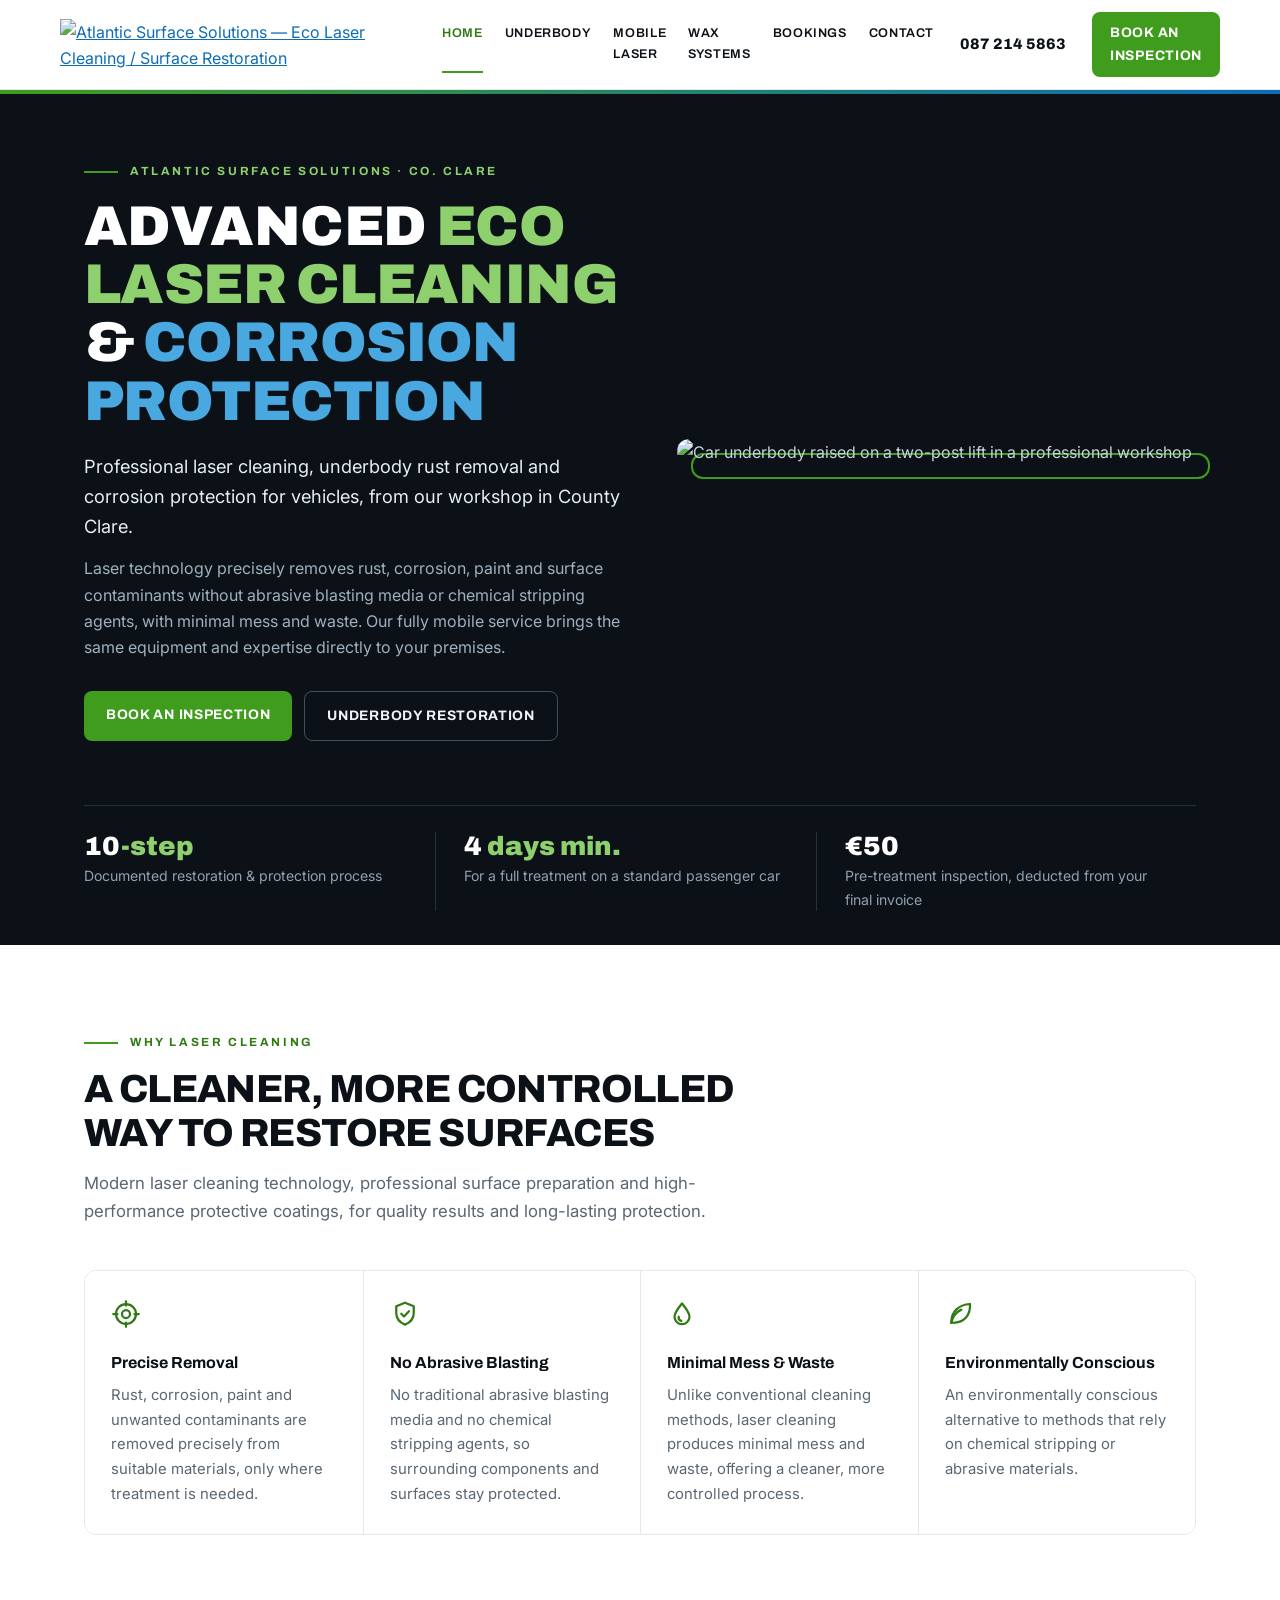
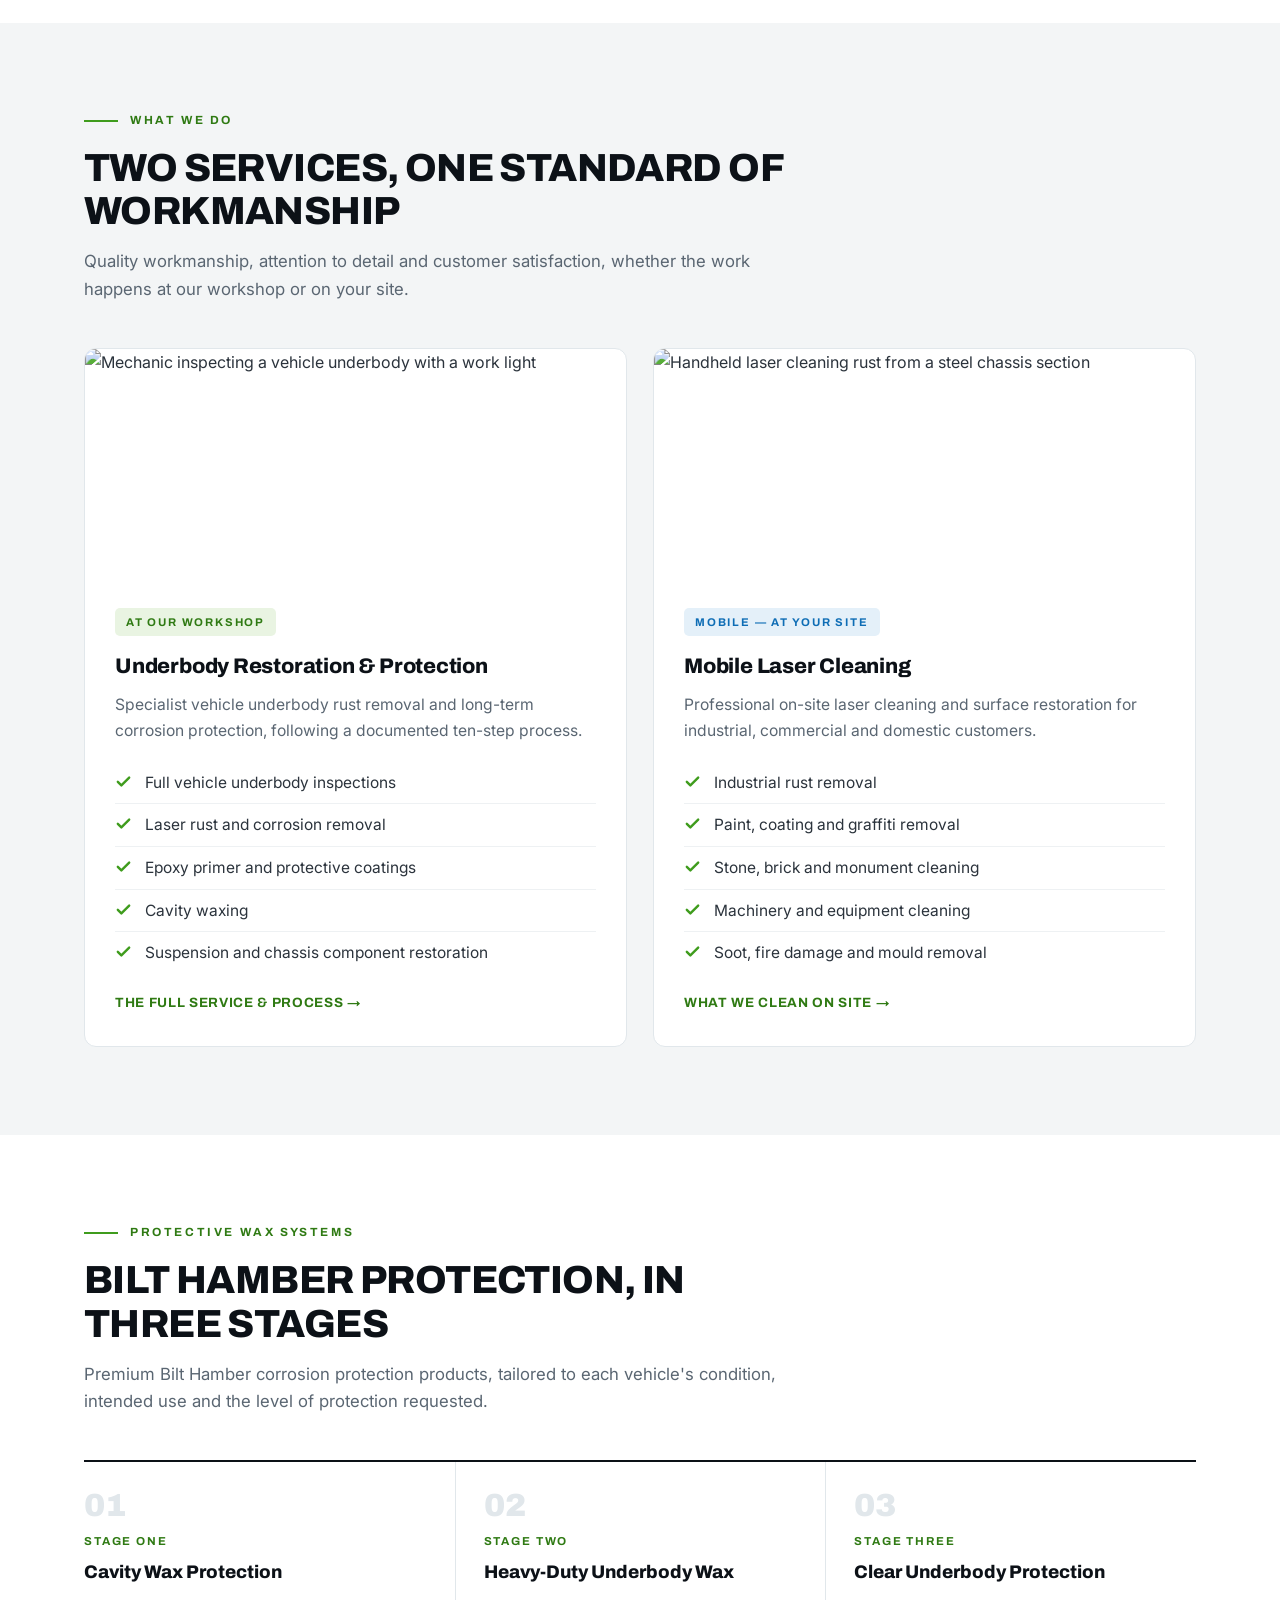
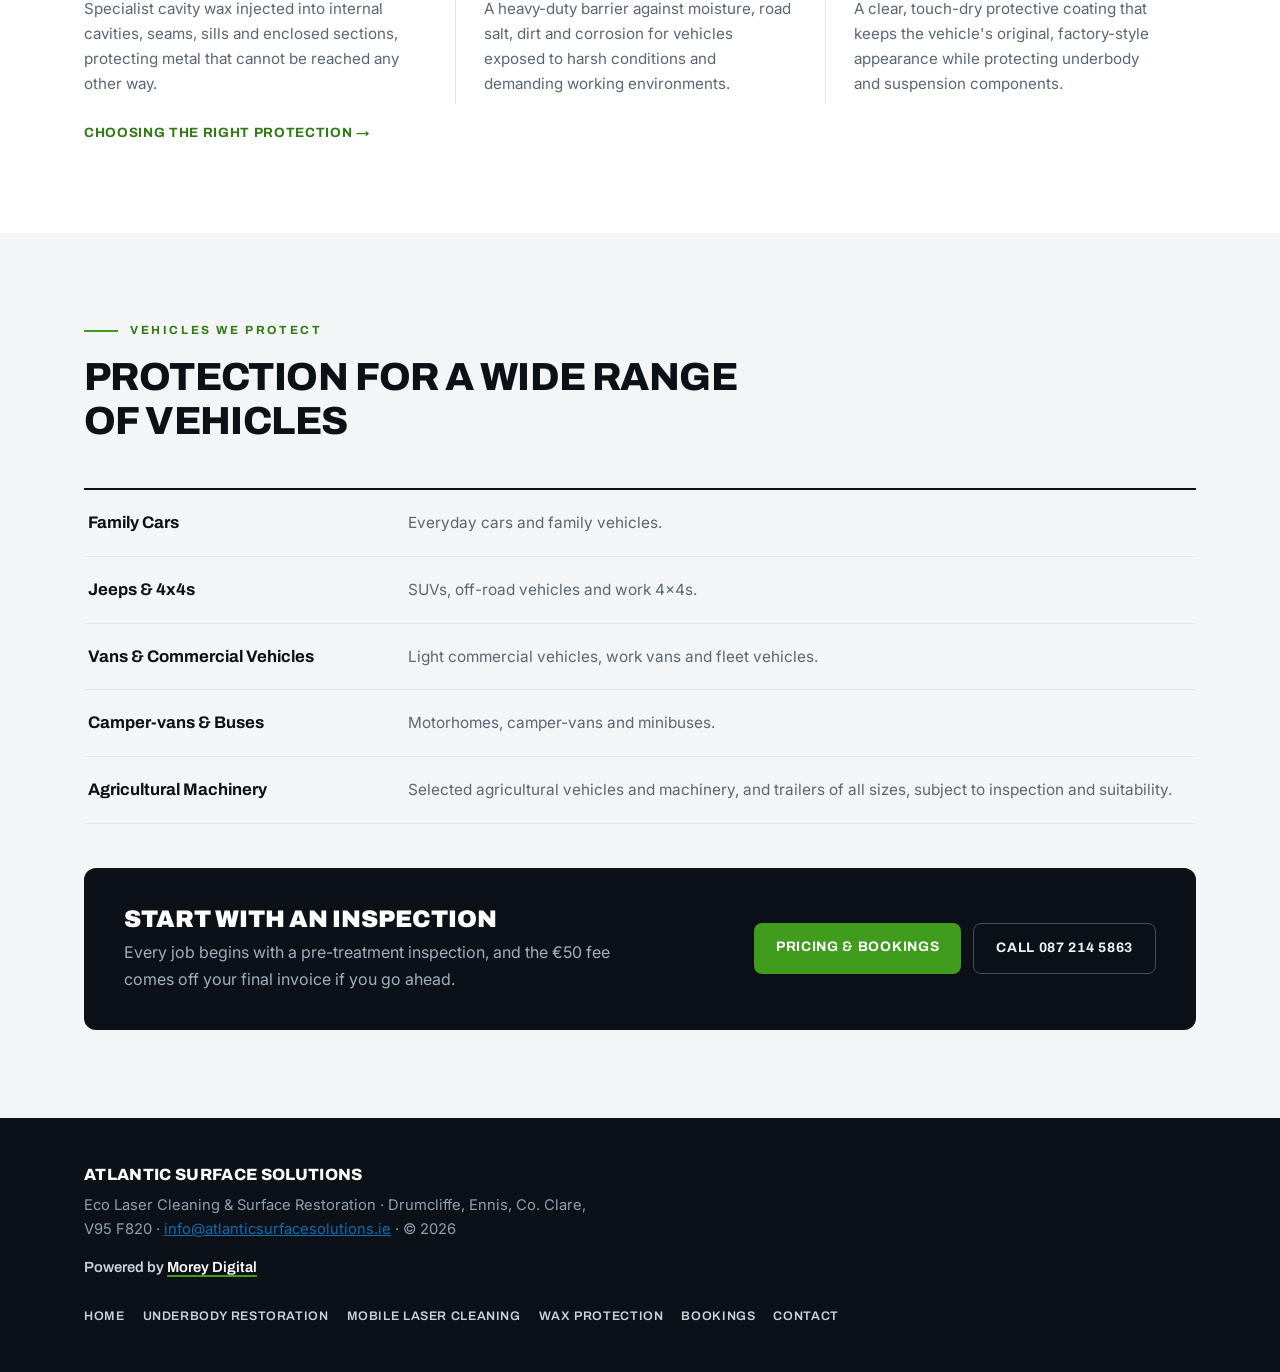
==== index.html @ b3c64bed "Add files via upload" ====
<!DOCTYPE html>
<html lang="en">
<head>
<meta charset="UTF-8" />
<meta name="viewport" content="width=device-width, initial-scale=1.0" />
<title>Atlantic Surface Solutions | Eco Laser Cleaning & Underbody Restoration, Co. Clare</title>
<meta name="description" content="Atlantic Surface Solutions specialise in laser cleaning, underbody rust removal and corrosion protection for vehicles, plus mobile laser cleaning for industrial, commercial and domestic customers. Workshop at Drumcliffe, Ennis, Co. Clare." />
<link rel="icon" href="assets/favicon.png" />
<link rel="preconnect" href="https://fonts.googleapis.com" />
<link rel="preconnect" href="https://fonts.gstatic.com" crossorigin />
<link href="https://fonts.googleapis.com/css2?family=Archivo:wght@600;700;800;900&family=Inter:wght@400;500;600&display=swap" rel="stylesheet" />
<link rel="stylesheet" href="styles.css" />
</head>
<body>

<header>
  <div class="wrap header-in">
    <a class="logo-link" href="index.html" aria-label="Atlantic Surface Solutions home">
      <img src="assets/logo.png" alt="Atlantic Surface Solutions — Eco Laser Cleaning / Surface Restoration" />
    </a>
    <div class="header-right">
      <nav>
        <a href="index.html" class="active">Home</a>
        <a href="underbody-restoration.html">Underbody</a>
        <a href="mobile-laser-cleaning.html">Mobile Laser</a>
        <a href="wax-protection.html">Wax Systems</a>
        <a href="bookings.html">Bookings</a>
        <a href="contact.html">Contact</a>
      </nav>
      <a class="header-call" href="tel:+353872145863">087 214 5863</a>
      <a class="btn btn-green btn-sm" href="bookings.html">Book an Inspection</a>
    </div>
  </div>
</header>

<main>

  <!-- HERO -->
  <div class="hero">
    <div class="wrap">
      <div class="hero-grid">
        <div>
          <div class="kicker">Atlantic Surface Solutions · Co. Clare</div>
          <h1>Advanced <span class="g">Eco Laser Cleaning</span> &amp; <span class="b">Corrosion Protection</span></h1>
          <p class="lede">Professional laser cleaning, underbody rust removal and corrosion protection for vehicles, from our workshop in County Clare.</p>
          <p class="body">Laser technology precisely removes rust, corrosion, paint and surface contaminants without abrasive blasting media or chemical stripping agents, with minimal mess and waste. Our fully mobile service brings the same equipment and expertise directly to your premises.</p>
          <div class="cta-row">
            <a class="btn btn-green" href="bookings.html">Book an Inspection</a>
            <a class="btn btn-outline" href="underbody-restoration.html">Underbody Restoration</a>
          </div>
        </div>
        <div class="hero-photo-frame">
          <img class="hero-photo" src="assets/hero.jpg" alt="Car underbody raised on a two-post lift in a professional workshop" />
        </div>
      </div>
      <div class="hero-stats">
        <div class="stat"><div class="num">10<em>-step</em></div><div class="lbl">Documented restoration &amp; protection process</div></div>
        <div class="stat"><div class="num">4 <em>days min.</em></div><div class="lbl">For a full treatment on a standard passenger car</div></div>
        <div class="stat"><div class="num">€50</div><div class="lbl">Pre-treatment inspection, deducted from your final invoice</div></div>
      </div>
    </div>
  </div>

  <!-- WHY LASER -->
  <section>
    <div class="wrap">
      <div class="section-head">
        <div class="kicker">Why Laser Cleaning</div>
        <h2>A cleaner, more controlled way to restore surfaces</h2>
        <p>Modern laser cleaning technology, professional surface preparation and high-performance protective coatings, for quality results and long-lasting protection.</p>
      </div>
      <div class="why-grid">
        <div class="why-cell">
          <svg viewBox="0 0 24 24" fill="none" stroke-width="1.8" stroke-linecap="round"><circle cx="12" cy="12" r="8"/><circle cx="12" cy="12" r="3.2"/><path d="M12 1.8v3.4M12 18.8v3.4M1.8 12h3.4M18.8 12h3.4"/></svg>
          <h3>Precise Removal</h3>
          <p>Rust, corrosion, paint and unwanted contaminants are removed precisely from suitable materials, only where treatment is needed.</p>
        </div>
        <div class="why-cell">
          <svg viewBox="0 0 24 24" fill="none" stroke-width="1.8" stroke-linecap="round" stroke-linejoin="round"><path d="M12 3l7 2.8v5.4c0 4.6-3 7.7-7 9.3-4-1.6-7-4.7-7-9.3V5.8L12 3z"/><path d="M9 11.8l2.2 2.2 4-4.2"/></svg>
          <h3>No Abrasive Blasting</h3>
          <p>No traditional abrasive blasting media and no chemical stripping agents, so surrounding components and surfaces stay protected.</p>
        </div>
        <div class="why-cell">
          <svg viewBox="0 0 24 24" fill="none" stroke-width="1.8" stroke-linecap="round" stroke-linejoin="round"><path d="M12 3.5c2.8 3.6 6 7.3 6 10.6a6 6 0 1 1-12 0C6 10.8 9.2 7.1 12 3.5z"/><path d="M9.4 14.2a2.8 2.8 0 0 0 2 3.3"/></svg>
          <h3>Minimal Mess &amp; Waste</h3>
          <p>Unlike conventional cleaning methods, laser cleaning produces minimal mess and waste, offering a cleaner, more controlled process.</p>
        </div>
        <div class="why-cell">
          <svg viewBox="0 0 24 24" fill="none" stroke-width="1.8" stroke-linecap="round" stroke-linejoin="round"><path d="M5 19C5 10 11 4.5 20 4c.5 9-4.5 15-13.5 15"/><path d="M5 19c1-5 4-8.5 8-10.5"/></svg>
          <h3>Environmentally Conscious</h3>
          <p>An environmentally conscious alternative to methods that rely on chemical stripping or abrasive materials.</p>
        </div>
      </div>
    </div>
  </section>

  <!-- SERVICES OVERVIEW -->
  <section class="mist">
    <div class="wrap">
      <div class="section-head">
        <div class="kicker">What We Do</div>
        <h2>Two services, one standard of workmanship</h2>
        <p>Quality workmanship, attention to detail and customer satisfaction, whether the work happens at our workshop or on your site.</p>
      </div>
      <div class="svc-grid">
        <div class="svc">
          <img class="svc-photo" src="assets/inspection.jpg" alt="Mechanic inspecting a vehicle underbody with a work light" loading="lazy" />
          <div class="svc-body">
            <span class="tag tag-workshop">At Our Workshop</span>
            <h3>Underbody Restoration &amp; Protection</h3>
            <p>Specialist vehicle underbody rust removal and long-term corrosion protection, following a documented ten-step process.</p>
            <ul class="checklist">
              <li>Full vehicle underbody inspections</li>
              <li>Laser rust and corrosion removal</li>
              <li>Epoxy primer and protective coatings</li>
              <li>Cavity waxing</li>
              <li>Suspension and chassis component restoration</li>
            </ul>
            <a class="more-link" href="underbody-restoration.html">The full service &amp; process →</a>
          </div>
        </div>
        <div class="svc">
          <img class="svc-photo" src="assets/laser.jpg" alt="Handheld laser cleaning rust from a steel chassis section" loading="lazy" />
          <div class="svc-body">
            <span class="tag tag-mobile">Mobile — At Your Site</span>
            <h3>Mobile Laser Cleaning</h3>
            <p>Professional on-site laser cleaning and surface restoration for industrial, commercial and domestic customers.</p>
            <ul class="checklist">
              <li>Industrial rust removal</li>
              <li>Paint, coating and graffiti removal</li>
              <li>Stone, brick and monument cleaning</li>
              <li>Machinery and equipment cleaning</li>
              <li>Soot, fire damage and mould removal</li>
            </ul>
            <a class="more-link" href="mobile-laser-cleaning.html">What we clean on site →</a>
          </div>
        </div>
      </div>
    </div>
  </section>

  <!-- WAX TEASER -->
  <section>
    <div class="wrap">
      <div class="section-head">
        <div class="kicker">Protective Wax Systems</div>
        <h2>Bilt Hamber protection, in three stages</h2>
        <p>Premium Bilt Hamber corrosion protection products, tailored to each vehicle's condition, intended use and the level of protection requested.</p>
      </div>
      <div class="wax-grid">
        <div class="wax-cell">
          <div class="stage-num">01</div>
          <div class="stage">Stage One</div>
          <h3>Cavity Wax Protection</h3>
          <p>Specialist cavity wax injected into internal cavities, seams, sills and enclosed sections, protecting metal that cannot be reached any other way.</p>
        </div>
        <div class="wax-cell">
          <div class="stage-num">02</div>
          <div class="stage">Stage Two</div>
          <h3>Heavy-Duty Underbody Wax</h3>
          <p>A heavy-duty barrier against moisture, road salt, dirt and corrosion for vehicles exposed to harsh conditions and demanding working environments.</p>
        </div>
        <div class="wax-cell">
          <div class="stage-num">03</div>
          <div class="stage">Stage Three</div>
          <h3>Clear Underbody Protection</h3>
          <p>A clear, touch-dry protective coating that keeps the vehicle's original, factory-style appearance while protecting underbody and suspension components.</p>
        </div>
      </div>
      <a class="more-link" href="wax-protection.html">Choosing the right protection →</a>
    </div>
  </section>

  <!-- VEHICLES + CTA -->
  <section class="mist">
    <div class="wrap">
      <div class="section-head">
        <div class="kicker">Vehicles We Protect</div>
        <h2>Protection for a wide range of vehicles</h2>
      </div>
      <div class="veh-list">
        <div class="veh-row"><h3>Family Cars</h3><p>Everyday cars and family vehicles.</p></div>
        <div class="veh-row"><h3>Jeeps &amp; 4x4s</h3><p>SUVs, off-road vehicles and work 4x4s.</p></div>
        <div class="veh-row"><h3>Vans &amp; Commercial Vehicles</h3><p>Light commercial vehicles, work vans and fleet vehicles.</p></div>
        <div class="veh-row"><h3>Camper-vans &amp; Buses</h3><p>Motorhomes, camper-vans and minibuses.</p></div>
        <div class="veh-row"><h3>Agricultural Machinery</h3><p>Selected agricultural vehicles and machinery, and trailers of all sizes, subject to inspection and suitability.</p></div>
      </div>
      <div style="margin-top:44px">
      <div class="cta-band">
        <div>
          <h3>Start with an inspection</h3>
          <p>Every job begins with a pre-treatment inspection, and the €50 fee comes off your final invoice if you go ahead.</p>
        </div>
        <div class="cta-actions">
          <a class="btn btn-green" href="bookings.html">Pricing &amp; Bookings</a>
          <a class="btn btn-outline" href="tel:+353872145863">Call 087 214 5863</a>
        </div>
      </div>
      </div>
    </div>
  </section>

</main>

<footer>
  <div class="wrap footer-in">
    <div>
      <div class="footer-brand">ATLANTIC SURFACE SOLUTIONS</div>
      <div class="footer-sub">Eco Laser Cleaning &amp; Surface Restoration · Drumcliffe, Ennis, Co. Clare, V95 F820 · <a href="mailto:info@atlanticsurfacesolutions.ie">info@atlanticsurfacesolutions.ie</a> · © 2026</div>
      <div class="powered">Powered by <a href="https://moreydigital.ie" target="_blank" rel="noopener">Morey Digital</a></div>
    </div>
    <nav class="footer-nav">
      <a href="index.html">Home</a>
      <a href="underbody-restoration.html">Underbody Restoration</a>
      <a href="mobile-laser-cleaning.html">Mobile Laser Cleaning</a>
      <a href="wax-protection.html">Wax Protection</a>
      <a href="bookings.html">Bookings</a>
      <a href="contact.html">Contact</a>
    </nav>
  </div>
</footer>

</body>
</html>
---- styles.css ----
:root{
  --ink:#0c1117;
  --ink-2:#12181f;
  --paper:#ffffff;
  --mist:#f3f5f6;
  --line:#e1e7eb;
  --line-dark:#26313c;
  --blue:#0e6db5;
  --blue-bright:#4aa8e0;
  --green:#3f9c1d;
  --green-d:#2f7a13;
  --green-bright:#8fd06e;
  --text:#2b333c;
  --muted:#5a6672;
  --maxw:1160px;
}
*{margin:0;padding:0;box-sizing:border-box}
html{scroll-behavior:smooth}
body{font-family:'Inter',system-ui,-apple-system,'Segoe UI',sans-serif;color:var(--text);line-height:1.65;background:var(--paper);-webkit-font-smoothing:antialiased}
h1,h2,h3{font-family:'Archivo',system-ui,sans-serif;color:var(--ink)}
img{display:block;max-width:100%}
a{color:var(--blue)}
.wrap{max-width:var(--maxw);margin:0 auto;padding:0 24px}
section{padding:88px 0}
.kicker{display:flex;align-items:center;gap:12px;font-family:'Archivo',sans-serif;font-weight:700;font-size:.74rem;letter-spacing:.22em;text-transform:uppercase;color:var(--green-d);margin-bottom:16px}
.kicker::before{content:"";width:34px;height:2px;background:var(--green)}
.section-head{max-width:700px;margin-bottom:44px}
.section-head h2{font-size:clamp(1.75rem,3.6vw,2.45rem);font-weight:800;letter-spacing:-.015em;line-height:1.12;text-transform:uppercase}
.section-head p{color:var(--muted);font-size:1.05rem;margin-top:14px}
.mist{background:var(--mist)}

/* Header */
header{position:sticky;top:0;z-index:60;background:rgba(255,255,255,.98);border-bottom:1px solid var(--line)}
.header-in{display:flex;align-items:center;justify-content:space-between;gap:20px;padding:12px 0}
.logo-link img{height:52px;width:auto}
.header-right{display:flex;align-items:center;gap:26px}
nav{display:flex;gap:22px}
nav a{font-family:'Archivo',sans-serif;font-weight:600;font-size:.79rem;letter-spacing:.05em;text-transform:uppercase;color:var(--ink);text-decoration:none;padding:6px 0;border-bottom:2px solid transparent}
nav a:hover{border-bottom-color:var(--green)}
nav a.active{border-bottom-color:var(--green);color:var(--green-d)}
.header-call{font-family:'Archivo',sans-serif;font-weight:800;font-size:.95rem;color:var(--ink);text-decoration:none;white-space:nowrap}
.header-call:hover{color:var(--blue)}
.btn{display:inline-block;font-family:'Archivo',sans-serif;font-weight:700;font-size:.86rem;letter-spacing:.05em;text-transform:uppercase;text-decoration:none;padding:13px 22px;border-radius:8px;transition:background .15s ease,color .15s ease,border-color .15s ease}
.btn-green{background:var(--green);color:#fff}
.btn-green:hover{background:var(--green-d)}
.btn-sm{padding:10px 18px}
.btn-outline{border:1.5px solid #41505e;color:#eef3f7}
.btn-outline:hover{border-color:var(--green-bright);color:#fff}
.btn-dark{background:var(--ink);color:#fff}
.btn-dark:hover{background:var(--ink-2)}
@media (max-width:1060px){ nav{display:none} }
@media (max-width:560px){ .header-call{display:none} .logo-link img{height:42px} }

/* Hero (home) */
.hero{background:var(--ink);color:#c7d2dc;position:relative}
.hero::before{content:"";position:absolute;top:0;left:0;right:0;height:4px;background:linear-gradient(90deg,var(--green) 0%,var(--blue) 100%)}
.hero-grid{display:grid;grid-template-columns:1.02fr .98fr;gap:52px;align-items:center;padding:72px 0 64px}
@media (max-width:920px){ .hero-grid{grid-template-columns:1fr;padding:56px 0 48px} }
.hero .kicker{color:var(--green-bright)}
.hero h1{color:#fff;font-size:clamp(2.3rem,4.6vw,3.5rem);font-weight:900;letter-spacing:-.01em;line-height:1.04;text-transform:uppercase;margin-bottom:20px}
.hero h1 .g{color:var(--green-bright)}
.hero h1 .b{color:var(--blue-bright)}
.hero .lede{font-size:1.14rem;color:#e6edf3;margin-bottom:14px;max-width:540px}
.hero p.body{color:#9fb0bf;max-width:540px;margin-bottom:30px}
.cta-row{display:flex;gap:12px;flex-wrap:wrap}
.hero-photo-frame{position:relative}
.hero-photo-frame::after{content:"";position:absolute;inset:0;transform:translate(14px,14px);border:2px solid var(--green);border-radius:12px;z-index:0}
.hero-photo{position:relative;z-index:1;width:100%;height:100%;max-height:480px;object-fit:cover;border-radius:12px}
.hero-stats{display:flex;border-top:1px solid var(--line-dark);padding:26px 0 34px;flex-wrap:wrap}
.stat{flex:1;min-width:180px;padding-right:28px}
.stat + .stat{border-left:1px solid var(--line-dark);padding-left:28px}
@media (max-width:700px){ .stat + .stat{border-left:none;padding-left:0} .stat{padding-bottom:14px} }
.stat .num{font-family:'Archivo',sans-serif;font-weight:900;font-size:1.65rem;color:#fff;line-height:1.1}
.stat .num em{font-style:normal;color:var(--green-bright)}
.stat .lbl{font-size:.88rem;color:#8fa1b1;margin-top:3px}

/* Page hero (inner pages) */
.page-hero{background:var(--ink);color:#c7d2dc;position:relative;padding:64px 0 58px}
.page-hero::before{content:"";position:absolute;top:0;left:0;right:0;height:4px;background:linear-gradient(90deg,var(--green) 0%,var(--blue) 100%)}
.page-hero .kicker{color:var(--green-bright)}
.page-hero h1{color:#fff;font-size:clamp(2rem,4.2vw,3rem);font-weight:900;letter-spacing:-.01em;line-height:1.06;text-transform:uppercase;margin-bottom:16px;max-width:820px}
.page-hero p{color:#9fb0bf;font-size:1.08rem;max-width:680px}
.page-hero-grid{display:grid;grid-template-columns:1.05fr .95fr;gap:48px;align-items:center}
@media (max-width:920px){ .page-hero-grid{grid-template-columns:1fr} }
.page-hero-photo{width:100%;height:300px;object-fit:cover;border-radius:12px;border:1px solid var(--line-dark)}

/* Why */
.why-grid{display:grid;grid-template-columns:repeat(4,1fr);border:1px solid var(--line);border-radius:12px;overflow:hidden}
@media (max-width:960px){.why-grid{grid-template-columns:repeat(2,1fr)}}
@media (max-width:560px){.why-grid{grid-template-columns:1fr}}
.why-cell{padding:28px 26px;background:#fff}
.why-cell + .why-cell{border-left:1px solid var(--line)}
@media (max-width:960px){ .why-cell + .why-cell{border-left:none} .why-cell{border-top:1px solid var(--line)} .why-cell:nth-child(-n+2){border-top:none} .why-cell:nth-child(even){border-left:1px solid var(--line)} }
@media (max-width:560px){ .why-cell{border-top:1px solid var(--line)} .why-cell:first-child{border-top:none} .why-cell:nth-child(even){border-left:none} }
.why-cell svg{width:30px;height:30px;stroke:var(--green-d);margin-bottom:14px}
.why-cell h3{font-size:1rem;font-weight:700;margin-bottom:7px}
.why-cell p{font-size:.93rem;color:var(--muted)}

/* Services */
.svc-grid{display:grid;grid-template-columns:1fr 1fr;gap:26px}
@media (max-width:880px){.svc-grid{grid-template-columns:1fr}}
.svc{background:#fff;border:1px solid var(--line);border-radius:12px;overflow:hidden}
.svc-photo{width:100%;height:230px;object-fit:cover}
.svc-body{padding:28px 30px 32px}
.svc .tag{display:inline-block;font-family:'Archivo',sans-serif;font-weight:700;font-size:.7rem;letter-spacing:.16em;text-transform:uppercase;padding:5px 11px;border-radius:5px;margin-bottom:13px}
.tag-workshop{background:#e9f4e2;color:var(--green-d)}
.tag-mobile{background:#e4f0f9;color:var(--blue)}
.svc h3{font-size:1.32rem;font-weight:800;letter-spacing:-.01em;margin-bottom:8px}
.svc-body > p{color:var(--muted);margin-bottom:18px;font-size:.98rem}
.checklist{list-style:none}
.checklist li{padding:8px 0 8px 30px;position:relative;border-bottom:1px solid #eef1f3;font-size:.97rem}
.checklist li:last-child{border-bottom:none}
.checklist li::before{content:"";position:absolute;left:0;top:11px;width:17px;height:17px;background:url("data:image/svg+xml,%3Csvg xmlns='http://www.w3.org/2000/svg' viewBox='0 0 24 24' fill='none' stroke='%233f9c1d' stroke-width='3.4' stroke-linecap='round' stroke-linejoin='round'%3E%3Cpath d='M4 12.5l5 5L20 6.5'/%3E%3C/svg%3E") no-repeat center/contain}
.more-link{display:inline-block;margin-top:18px;font-family:'Archivo',sans-serif;font-weight:700;font-size:.84rem;letter-spacing:.05em;text-transform:uppercase;color:var(--green-d);text-decoration:none}
.more-link:hover{color:var(--ink)}

/* Process */
.process-grid{display:grid;grid-template-columns:.85fr 1.15fr;gap:56px;align-items:start}
@media (max-width:920px){.process-grid{grid-template-columns:1fr}}
.process-side{position:sticky;top:96px}
@media (max-width:920px){.process-side{position:static}}
.cert{margin-top:26px;background:var(--ink);color:#c7d2dc;border-radius:12px;padding:26px 28px}
.cert h3{color:#fff;font-size:1.08rem;font-weight:800;margin-bottom:9px}
.cert h3 span{color:var(--green-bright)}
.cert p{font-size:.95rem}
.cert p + p{margin-top:9px}
.steps{border-top:1px solid var(--line)}
.step{display:flex;gap:22px;padding:20px 4px;border-bottom:1px solid var(--line);align-items:baseline}
.step-num{font-family:'Archivo',sans-serif;font-weight:900;font-size:1.45rem;color:var(--green);line-height:1;min-width:52px}
.step h3{font-size:1.03rem;font-weight:700;margin-bottom:3px}
.step p{font-size:.94rem;color:var(--muted)}

/* Wax */
.wax-grid{display:grid;grid-template-columns:repeat(3,1fr);border-top:2px solid var(--ink)}
@media (max-width:880px){.wax-grid{grid-template-columns:1fr}}
.wax-cell{padding:28px 28px 8px 0}
.wax-cell + .wax-cell{border-left:1px solid var(--line);padding-left:28px}
@media (max-width:880px){ .wax-cell + .wax-cell{border-left:none;padding-left:0;border-top:1px solid var(--line)} }
.wax-cell .stage-num{font-family:'Archivo',sans-serif;font-weight:900;font-size:2rem;color:var(--line);line-height:1}
.wax-cell .stage{font-family:'Archivo',sans-serif;font-weight:700;font-size:.72rem;letter-spacing:.16em;text-transform:uppercase;color:var(--green-d);margin:10px 0 6px}
.wax-cell h3{font-size:1.14rem;font-weight:800;margin-bottom:9px}
.wax-cell p{font-size:.95rem;color:var(--muted)}
.note-grid{display:grid;grid-template-columns:1fr 1fr;gap:26px;margin-top:42px}
@media (max-width:760px){.note-grid{grid-template-columns:1fr}}
.note{background:#fff;border:1px solid var(--line);border-radius:12px;padding:26px 28px}
.note.plain{background:var(--mist);border:none}
.note h3{font-size:1.05rem;font-weight:800;margin-bottom:9px}
.note p{font-size:.95rem;color:var(--muted)}
.note p + p{margin-top:9px}
.note strong{color:var(--ink)}

/* Vehicles */
.veh-list{border-top:2px solid var(--ink)}
.veh-row{display:grid;grid-template-columns:300px 1fr;gap:20px;padding:19px 4px;border-bottom:1px solid var(--line);align-items:baseline}
@media (max-width:700px){.veh-row{grid-template-columns:1fr;gap:2px}}
.veh-row h3{font-size:1.05rem;font-weight:700}
.veh-row p{color:var(--muted);font-size:.96rem}
.time-band{margin-top:44px;background:var(--ink);border-radius:12px;padding:34px 36px;display:grid;grid-template-columns:280px 1fr;gap:26px;align-items:center}
@media (max-width:760px){.time-band{grid-template-columns:1fr}}
.time-band h3{color:#fff;font-size:1.45rem;font-weight:900;text-transform:uppercase;line-height:1.15}
.time-band h3 span{color:var(--green-bright)}
.time-band p{color:#aebfcc;font-size:.98rem}
.time-band strong{color:#fff}

/* Bookings */
.book-grid{display:grid;grid-template-columns:repeat(3,1fr);border:1px solid var(--line);border-radius:12px;overflow:hidden;background:#fff}
@media (max-width:880px){.book-grid{grid-template-columns:1fr}}
.book-cell{padding:30px 30px 34px}
.book-cell + .book-cell{border-left:1px solid var(--line)}
@media (max-width:880px){ .book-cell + .book-cell{border-left:none;border-top:1px solid var(--line)} }
.book-cell .big{font-family:'Archivo',sans-serif;font-weight:900;font-size:2.1rem;color:var(--ink);line-height:1;margin-bottom:12px}
.book-cell .big span{color:var(--green)}
.book-cell h3{font-size:1.02rem;font-weight:700;margin-bottom:7px}
.book-cell p{font-size:.94rem;color:var(--muted)}
.collect{margin-top:22px;border:1.5px dashed #b7cba6;border-radius:12px;padding:26px 30px;background:#fbfdf9}
.collect h3{font-size:1.05rem;font-weight:800;margin-bottom:6px}
.collect p{color:var(--muted);font-size:.96rem;max-width:860px}

/* CTA band */
.cta-band{background:var(--ink);border-radius:12px;padding:38px 40px;display:flex;justify-content:space-between;align-items:center;gap:24px;flex-wrap:wrap}
.cta-band h3{color:#fff;font-size:1.5rem;font-weight:900;text-transform:uppercase;line-height:1.15}
.cta-band p{color:#9fb0bf;margin-top:6px;max-width:520px}
.cta-band .cta-actions{display:flex;gap:12px;flex-wrap:wrap}

/* Contact */
.contact-grid{display:grid;grid-template-columns:1fr 1fr;gap:26px}
@media (max-width:760px){.contact-grid{grid-template-columns:1fr}}
.contact-card{background:var(--ink);color:#c7d2dc;border-radius:12px;padding:34px}
.contact-card h3{color:#fff;font-size:1.25rem;font-weight:800;margin-bottom:16px}
.contact-card .addr{font-size:1.06rem;color:#fff;font-weight:600;line-height:1.55;margin-bottom:16px}
.contact-card .call-line{font-size:1.02rem;margin-bottom:16px}
.contact-card a{color:var(--green-bright);font-weight:700;text-decoration:none}
.contact-card a:hover{color:#fff}
.contact-card p.note{font-size:.95rem;color:#9fb0bf}
.contact-side{background:var(--mist);border-radius:12px;padding:34px}
.contact-side h3{font-size:1.12rem;font-weight:800;margin-bottom:14px}
.next-steps{list-style:none;counter-reset:ns}
.next-steps li{counter-increment:ns;padding:10px 0 10px 44px;position:relative;color:var(--muted);font-size:.96rem;border-bottom:1px solid var(--line)}
.next-steps li:last-child{border-bottom:none}
.next-steps li::before{content:counter(ns);position:absolute;left:0;top:9px;width:28px;height:28px;border-radius:50%;background:var(--ink);color:#fff;font-family:'Archivo',sans-serif;font-weight:800;font-size:.85rem;display:flex;align-items:center;justify-content:center}

/* Two-column text */
.two-col{display:grid;grid-template-columns:1fr 1fr;gap:26px}
@media (max-width:760px){.two-col{grid-template-columns:1fr}}
.prose p{color:var(--muted);font-size:1rem}
.prose p + p{margin-top:12px}
.prose strong{color:var(--ink)}

/* Footer */
footer{background:var(--ink);color:#8fa1b1;padding:44px 0 38px;font-size:.92rem}
.footer-in{display:flex;justify-content:space-between;gap:18px;flex-wrap:wrap;align-items:flex-start}
.footer-brand{font-family:'Archivo',sans-serif;font-weight:800;color:#fff;font-size:1.02rem;letter-spacing:.02em}
.footer-sub{margin-top:4px;max-width:520px}
.footer-nav{display:flex;gap:18px;flex-wrap:wrap;margin-top:2px}
.footer-nav a{color:#c7d2dc;text-decoration:none;font-family:'Archivo',sans-serif;font-weight:600;font-size:.78rem;letter-spacing:.05em;text-transform:uppercase}
.footer-nav a:hover{color:#fff}
.powered{font-family:'Archivo',sans-serif;font-weight:600;color:#c7d2dc;margin-top:14px}
.powered a{color:#fff;text-decoration:none;border-bottom:2px solid var(--green)}
.powered a:hover{color:var(--green-bright)}
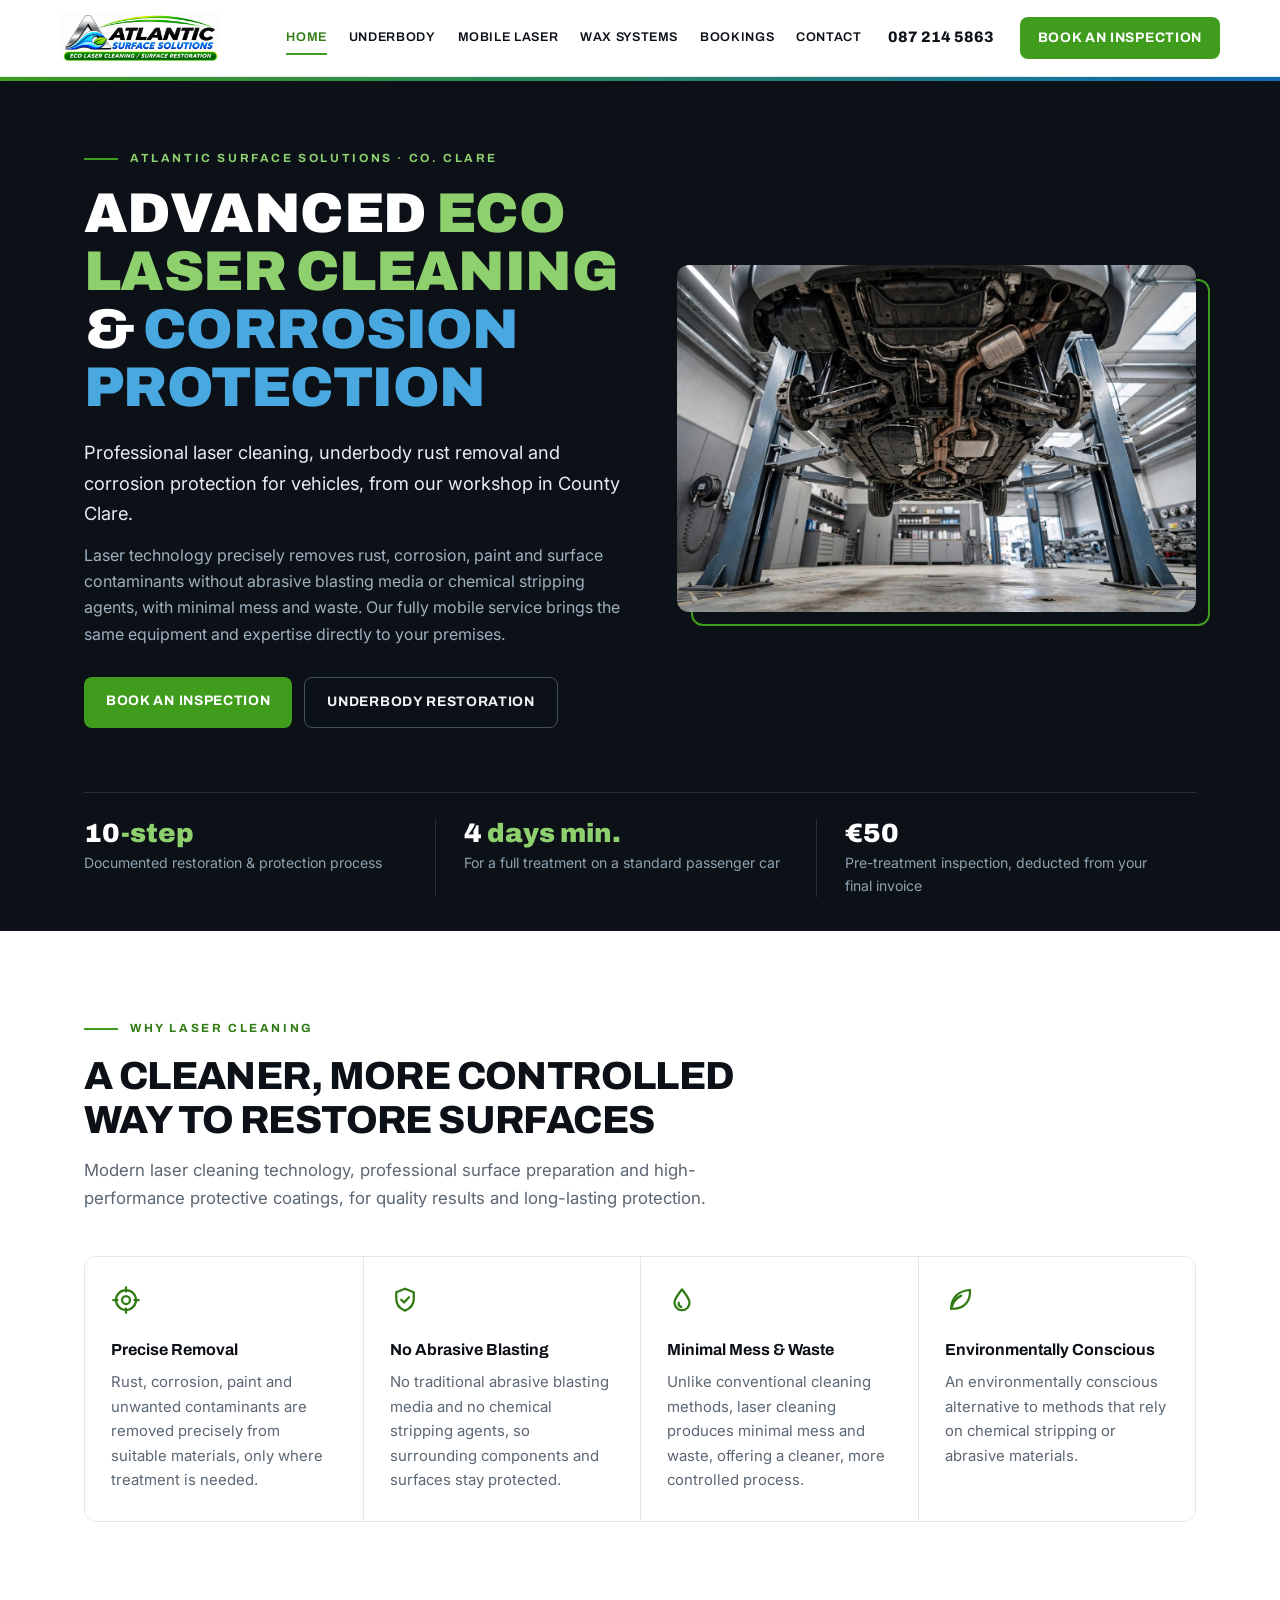
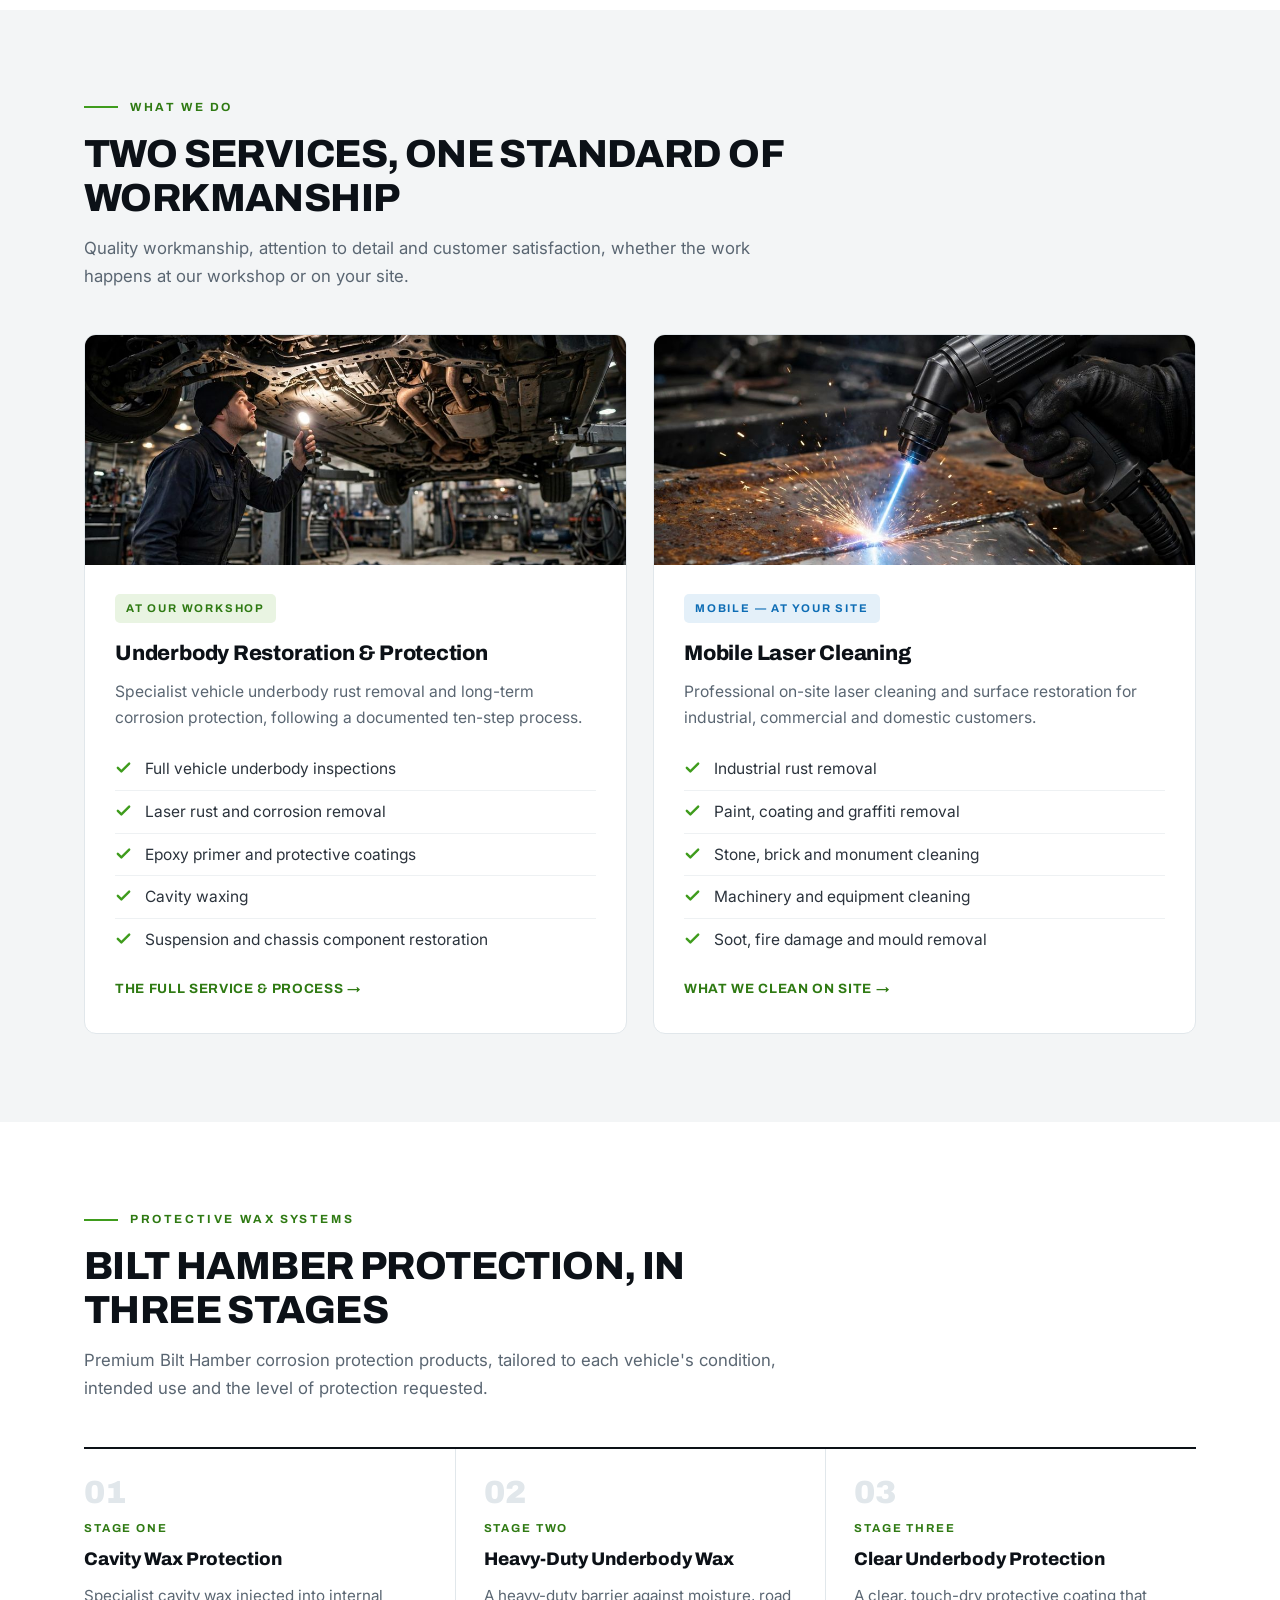
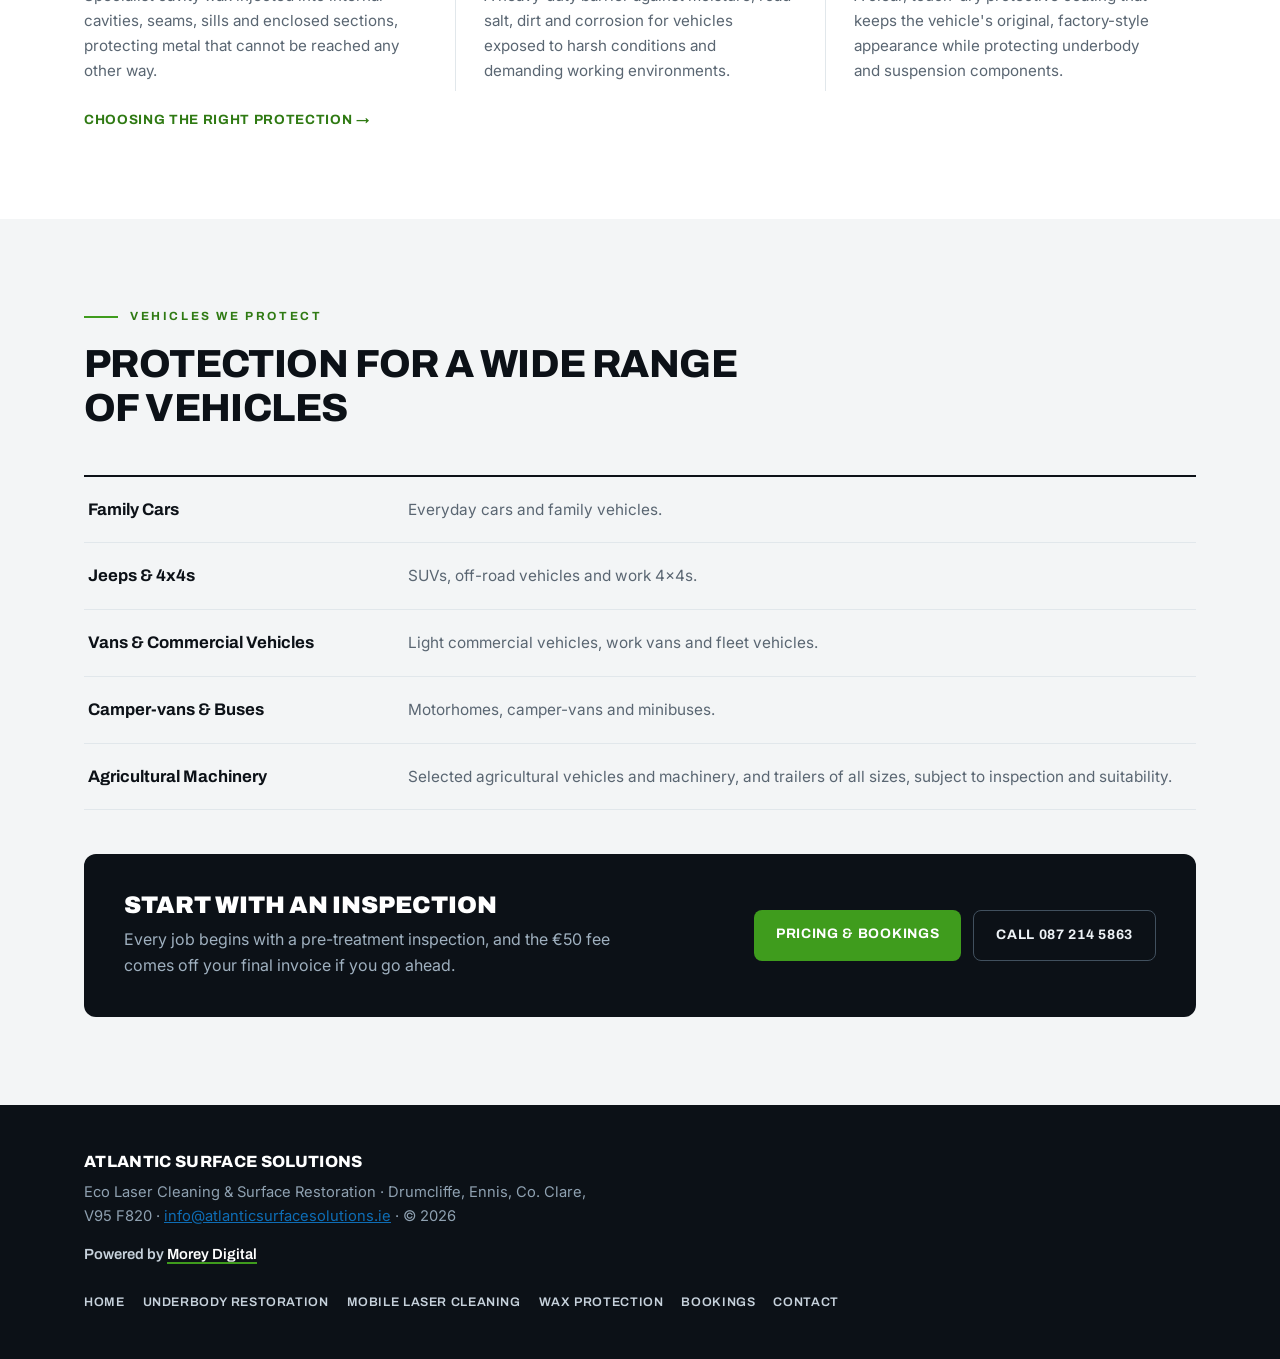
==== commit 73490f45: "Add files via upload" ====
--- a/index.html
+++ b/index.html
@@ -19,7 +19,7 @@
       <img src="assets/logo.png" alt="Atlantic Surface Solutions — Eco Laser Cleaning / Surface Restoration" />
     </a>
     <div class="header-right">
-      <nav>
+      <nav id="siteNav">
         <a href="index.html" class="active">Home</a>
         <a href="underbody-restoration.html">Underbody</a>
         <a href="mobile-laser-cleaning.html">Mobile Laser</a>
@@ -27,6 +27,7 @@
         <a href="bookings.html">Bookings</a>
         <a href="contact.html">Contact</a>
       </nav>
+      <button class="menu-btn" type="button" aria-label="Open menu" aria-expanded="false" aria-controls="siteNav"><span></span><span></span><span></span></button>
       <a class="header-call" href="tel:+353872145863">087 214 5863</a>
       <a class="btn btn-green btn-sm" href="bookings.html">Book an Inspection</a>
     </div>
@@ -220,5 +221,24 @@
   </div>
 </footer>
 
+<script>
+(function () {
+  var btn = document.querySelector('.menu-btn'), hdr = document.querySelector('header');
+  if (!btn || !hdr) return;
+  btn.addEventListener('click', function () {
+    var open = hdr.classList.toggle('open');
+    btn.setAttribute('aria-expanded', open ? 'true' : 'false');
+    btn.setAttribute('aria-label', open ? 'Close menu' : 'Open menu');
+  });
+  hdr.querySelectorAll('nav a').forEach(function (a) {
+    a.addEventListener('click', function () {
+      hdr.classList.remove('open');
+      btn.setAttribute('aria-expanded', 'false');
+      btn.setAttribute('aria-label', 'Open menu');
+    });
+  });
+})();
+</script>
+
 </body>
 </html>
--- a/styles.css
+++ b/styles.css
@@ -40,6 +40,11 @@
 nav a.active{border-bottom-color:var(--green);color:var(--green-d)}
 .header-call{font-family:'Archivo',sans-serif;font-weight:800;font-size:.95rem;color:var(--ink);text-decoration:none;white-space:nowrap}
 .header-call:hover{color:var(--blue)}
+.menu-btn{display:none;background:none;border:0;cursor:pointer;padding:10px 2px}
+.menu-btn span{display:block;width:24px;height:2px;background:var(--ink);margin:5px 0;transition:transform .18s ease,opacity .18s ease}
+header.open .menu-btn span:nth-child(1){transform:translateY(7px) rotate(45deg)}
+header.open .menu-btn span:nth-child(2){opacity:0}
+header.open .menu-btn span:nth-child(3){transform:translateY(-7px) rotate(-45deg)}
 .btn{display:inline-block;font-family:'Archivo',sans-serif;font-weight:700;font-size:.86rem;letter-spacing:.05em;text-transform:uppercase;text-decoration:none;padding:13px 22px;border-radius:8px;transition:background .15s ease,color .15s ease,border-color .15s ease}
 .btn-green{background:var(--green);color:#fff}
 .btn-green:hover{background:var(--green-d)}
@@ -48,8 +53,14 @@
 .btn-outline:hover{border-color:var(--green-bright);color:#fff}
 .btn-dark{background:var(--ink);color:#fff}
 .btn-dark:hover{background:var(--ink-2)}
-@media (max-width:1060px){ nav{display:none} }
-@media (max-width:560px){ .header-call{display:none} .logo-link img{height:42px} }
+@media (max-width:1060px){
+  .menu-btn{display:block}
+  header nav{display:none}
+  header.open nav{display:flex;position:absolute;top:100%;left:0;right:0;background:#fff;flex-direction:column;gap:0;padding:8px 20px 14px;border-bottom:1px solid var(--line);box-shadow:0 18px 30px rgba(10,25,40,.08);z-index:70}
+  header.open nav a{padding:11px 0;border-bottom:1px solid var(--line)}
+  header.open nav a:last-child{border-bottom:none}
+}
+@media (max-width:560px){ .header-call{display:none} .header-right .btn{display:none} .logo-link img{height:42px} }
 
 /* Hero (home) */
 .hero{background:var(--ink);color:#c7d2dc;position:relative}
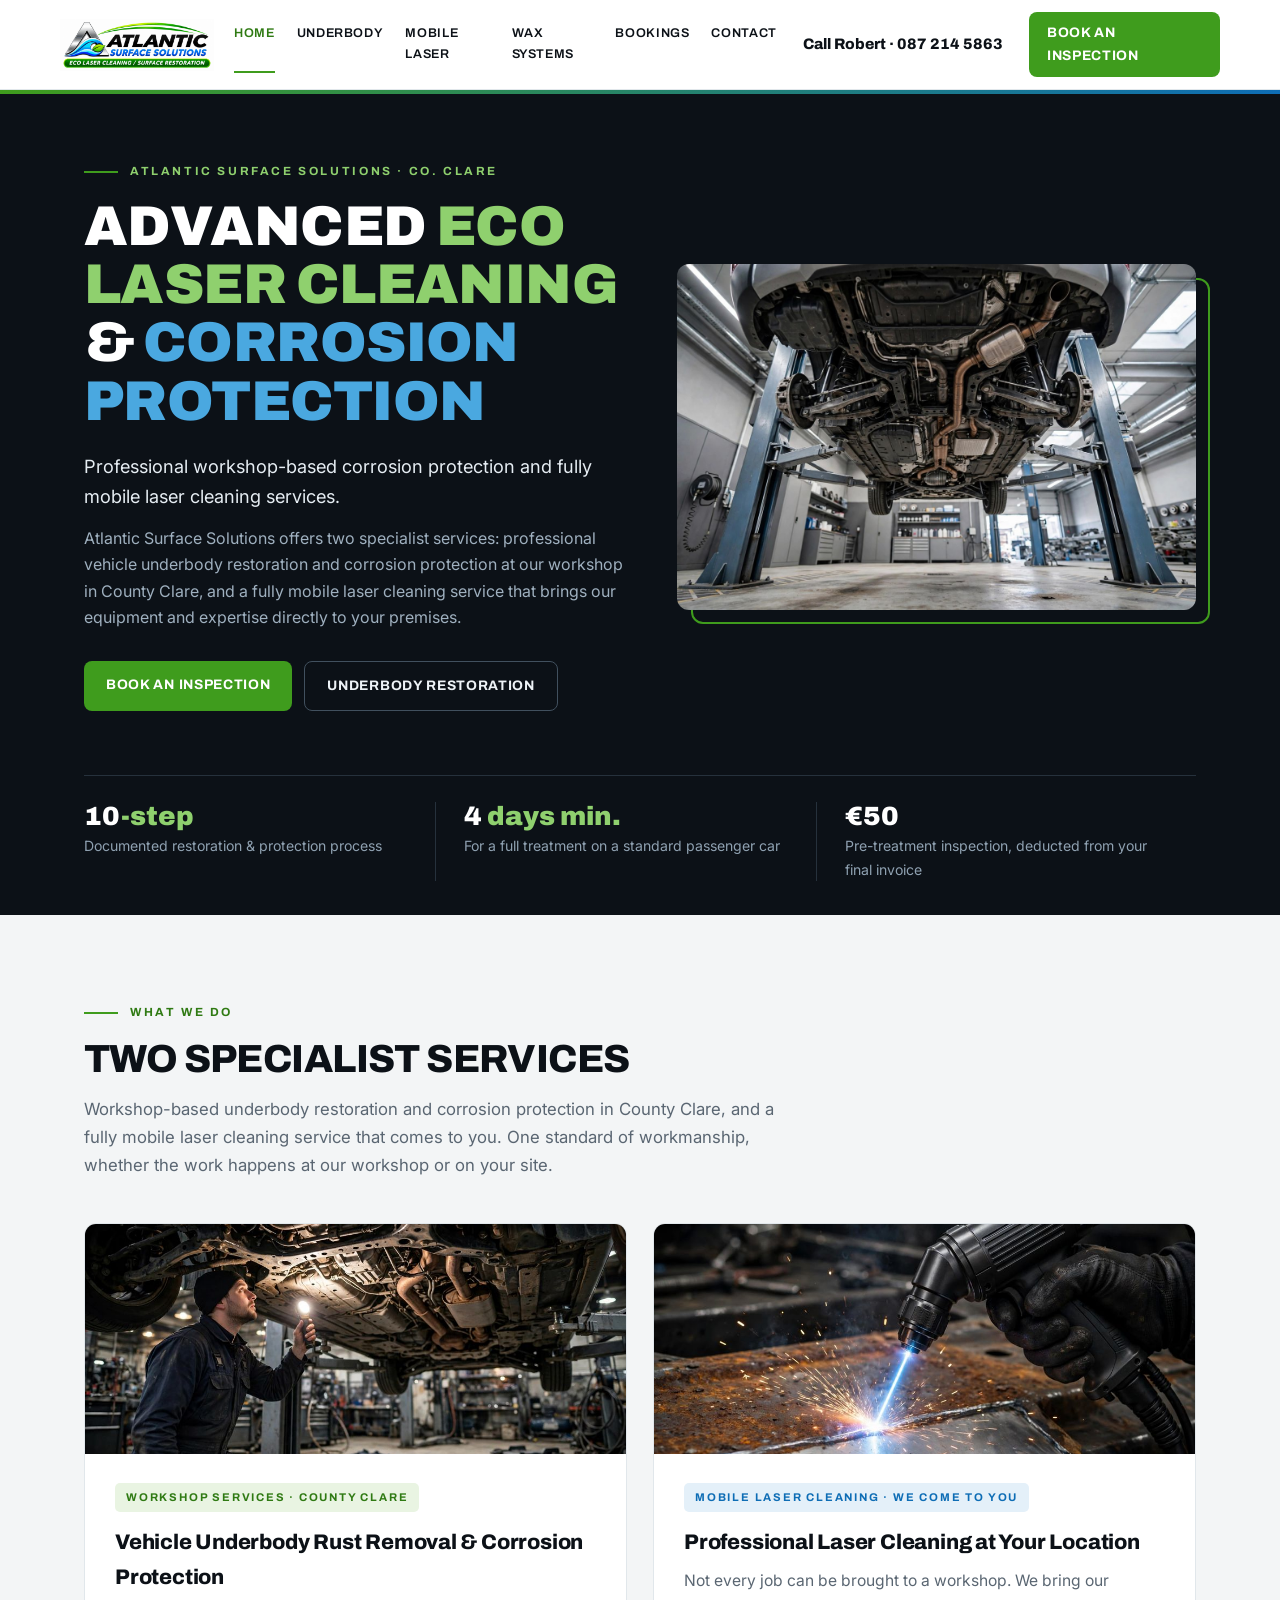
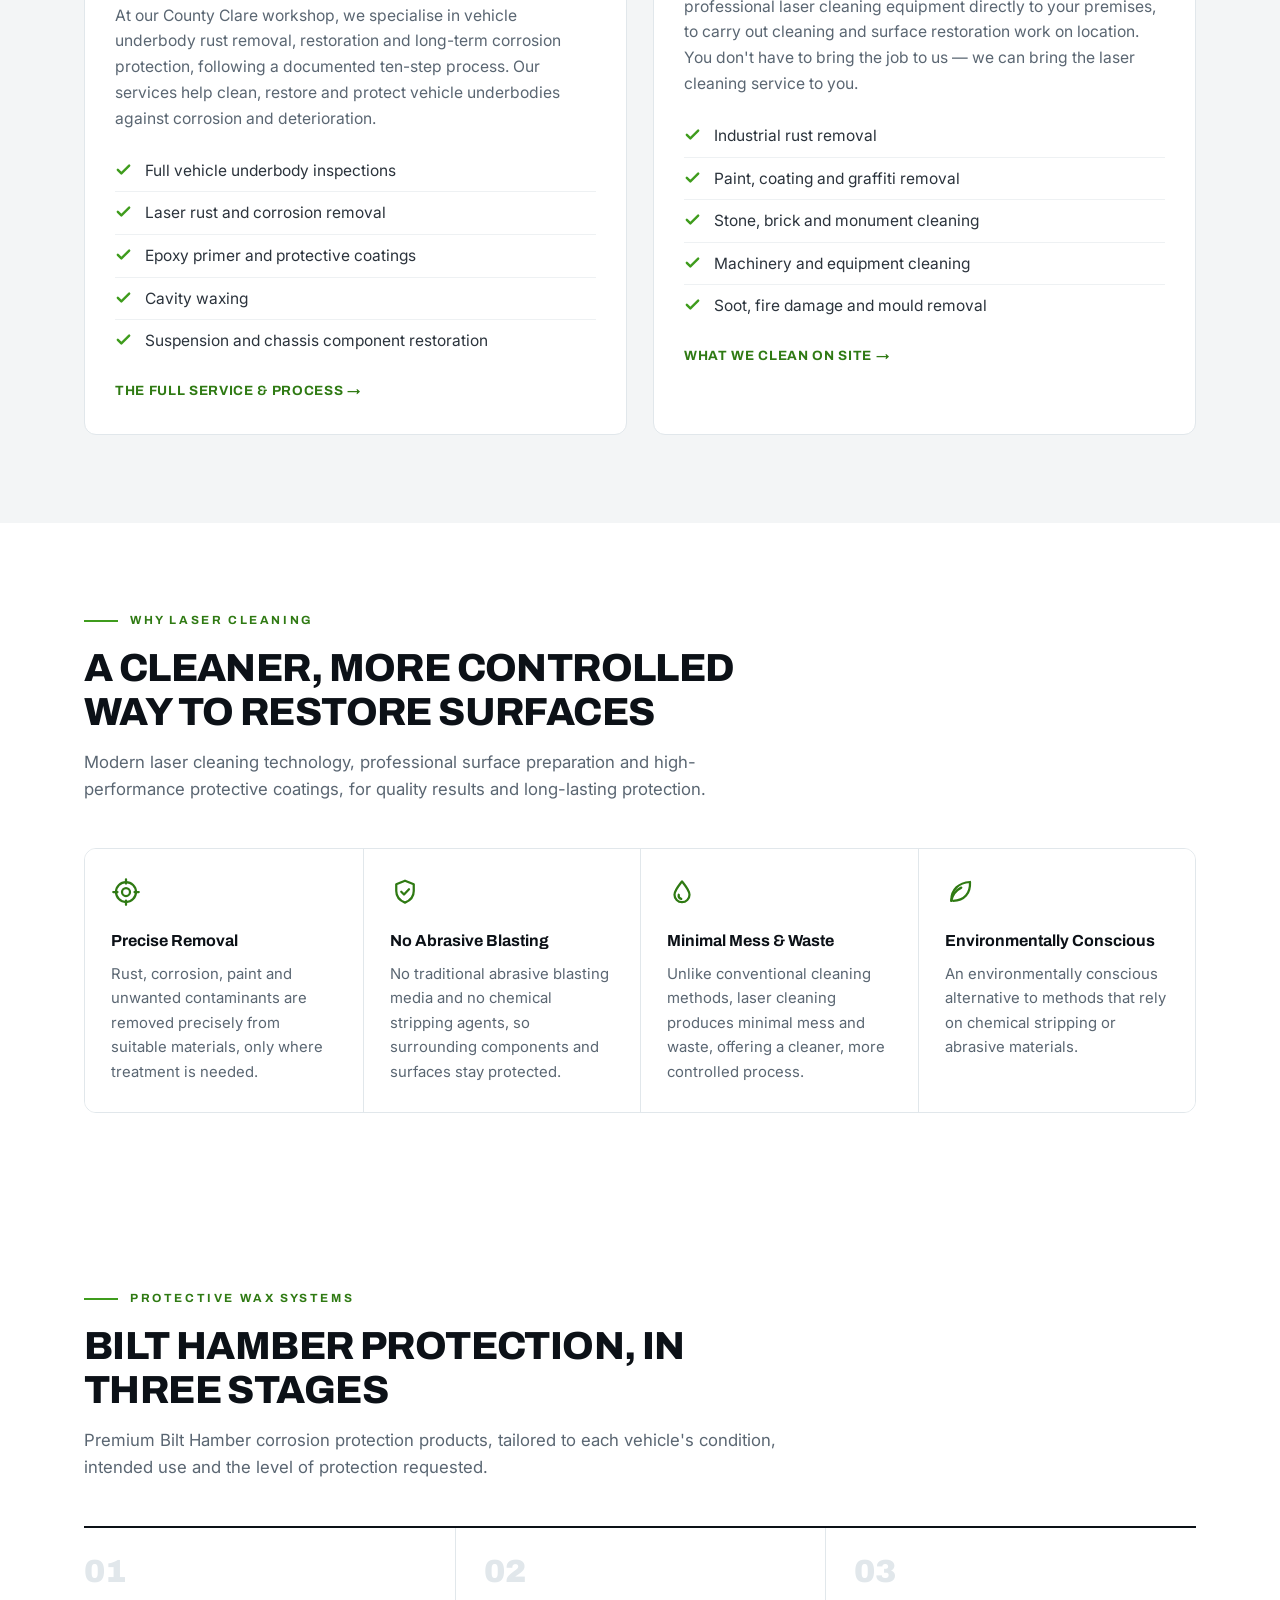
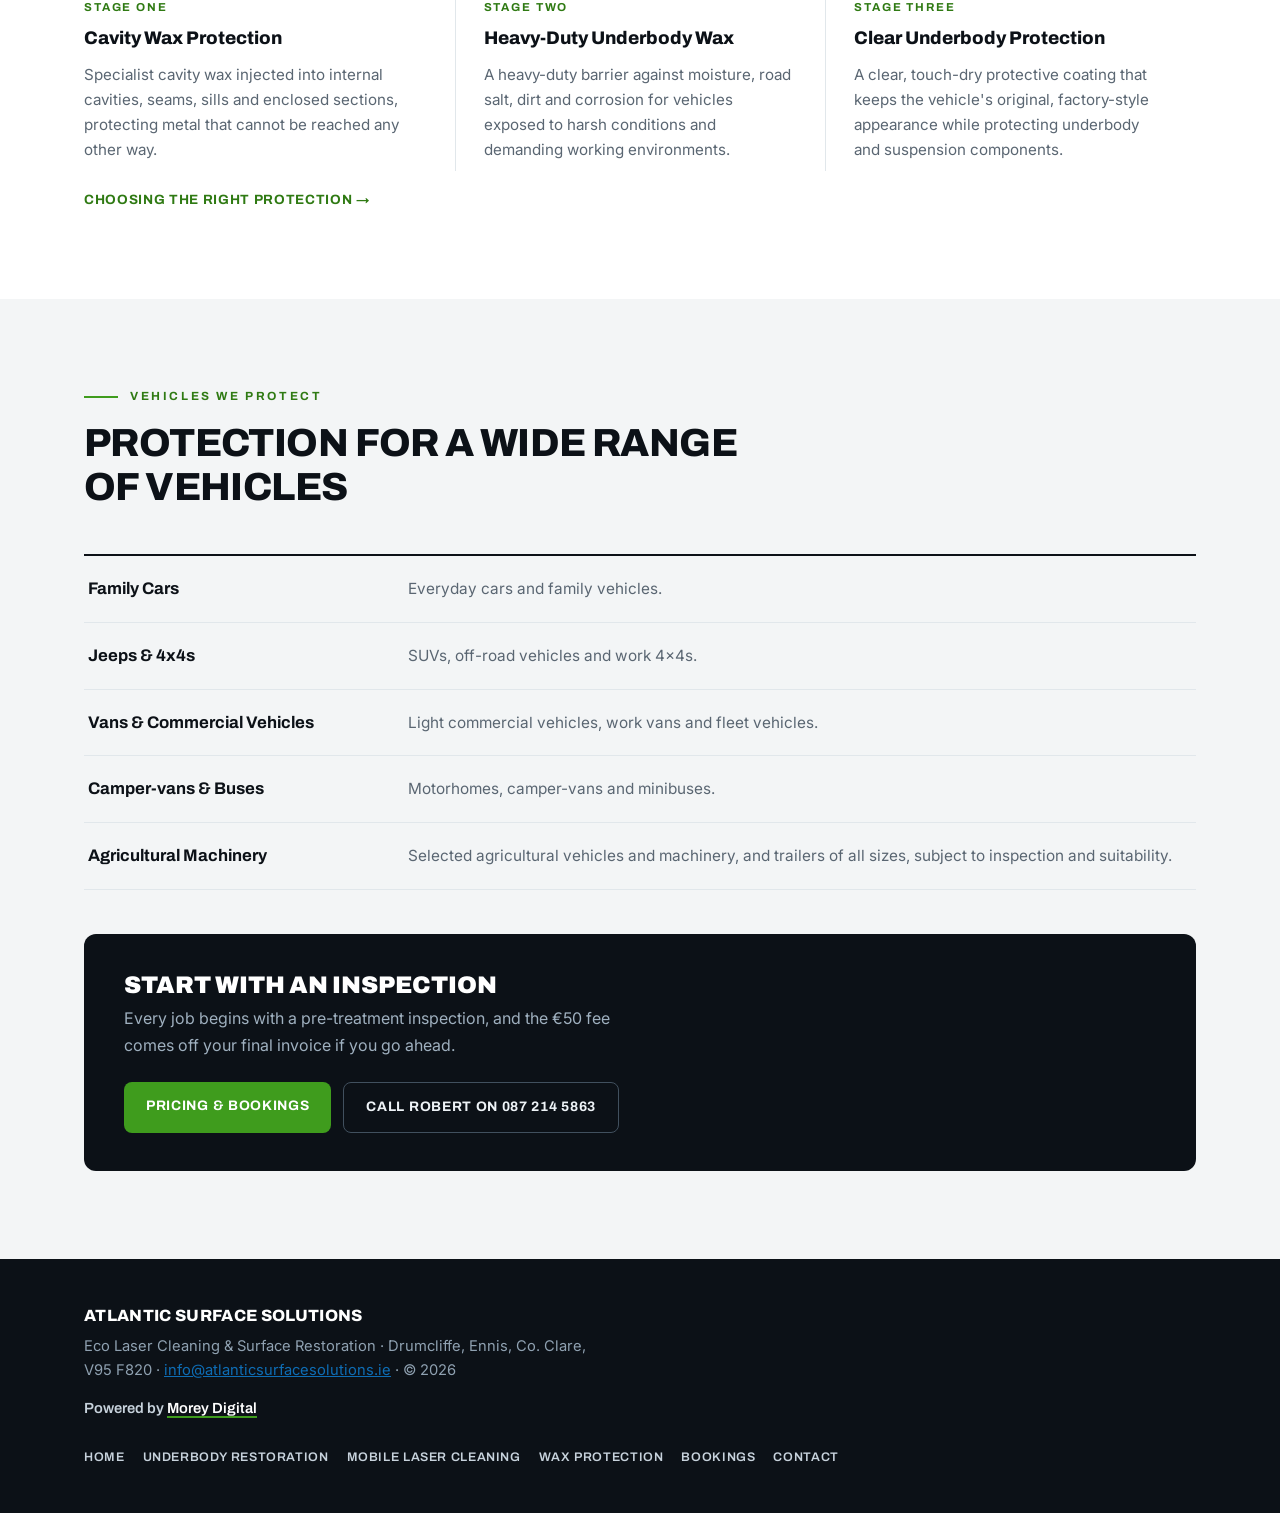
==== commit d5d13985: "Robert's feedback: name on phone lines, two services highlighted on homepage" ====
--- a/index.html
+++ b/index.html
@@ -28,7 +28,7 @@
         <a href="contact.html">Contact</a>
       </nav>
       <button class="menu-btn" type="button" aria-label="Open menu" aria-expanded="false" aria-controls="siteNav"><span></span><span></span><span></span></button>
-      <a class="header-call" href="tel:+353872145863">087 214 5863</a>
+      <a class="header-call" href="tel:+353872145863">Call Robert · 087 214 5863</a>
       <a class="btn btn-green btn-sm" href="bookings.html">Book an Inspection</a>
     </div>
   </div>
@@ -43,8 +43,8 @@
         <div>
           <div class="kicker">Atlantic Surface Solutions · Co. Clare</div>
           <h1>Advanced <span class="g">Eco Laser Cleaning</span> &amp; <span class="b">Corrosion Protection</span></h1>
-          <p class="lede">Professional laser cleaning, underbody rust removal and corrosion protection for vehicles, from our workshop in County Clare.</p>
-          <p class="body">Laser technology precisely removes rust, corrosion, paint and surface contaminants without abrasive blasting media or chemical stripping agents, with minimal mess and waste. Our fully mobile service brings the same equipment and expertise directly to your premises.</p>
+          <p class="lede">Professional workshop-based corrosion protection and fully mobile laser cleaning services.</p>
+          <p class="body">Atlantic Surface Solutions offers two specialist services: professional vehicle underbody restoration and corrosion protection at our workshop in County Clare, and a fully mobile laser cleaning service that brings our equipment and expertise directly to your premises.</p>
           <div class="cta-row">
             <a class="btn btn-green" href="bookings.html">Book an Inspection</a>
             <a class="btn btn-outline" href="underbody-restoration.html">Underbody Restoration</a>
@@ -62,54 +62,21 @@
     </div>
   </div>
 
-  <!-- WHY LASER -->
-  <section>
-    <div class="wrap">
-      <div class="section-head">
-        <div class="kicker">Why Laser Cleaning</div>
-        <h2>A cleaner, more controlled way to restore surfaces</h2>
-        <p>Modern laser cleaning technology, professional surface preparation and high-performance protective coatings, for quality results and long-lasting protection.</p>
-      </div>
-      <div class="why-grid">
-        <div class="why-cell">
-          <svg viewBox="0 0 24 24" fill="none" stroke-width="1.8" stroke-linecap="round"><circle cx="12" cy="12" r="8"/><circle cx="12" cy="12" r="3.2"/><path d="M12 1.8v3.4M12 18.8v3.4M1.8 12h3.4M18.8 12h3.4"/></svg>
-          <h3>Precise Removal</h3>
-          <p>Rust, corrosion, paint and unwanted contaminants are removed precisely from suitable materials, only where treatment is needed.</p>
-        </div>
-        <div class="why-cell">
-          <svg viewBox="0 0 24 24" fill="none" stroke-width="1.8" stroke-linecap="round" stroke-linejoin="round"><path d="M12 3l7 2.8v5.4c0 4.6-3 7.7-7 9.3-4-1.6-7-4.7-7-9.3V5.8L12 3z"/><path d="M9 11.8l2.2 2.2 4-4.2"/></svg>
-          <h3>No Abrasive Blasting</h3>
-          <p>No traditional abrasive blasting media and no chemical stripping agents, so surrounding components and surfaces stay protected.</p>
-        </div>
-        <div class="why-cell">
-          <svg viewBox="0 0 24 24" fill="none" stroke-width="1.8" stroke-linecap="round" stroke-linejoin="round"><path d="M12 3.5c2.8 3.6 6 7.3 6 10.6a6 6 0 1 1-12 0C6 10.8 9.2 7.1 12 3.5z"/><path d="M9.4 14.2a2.8 2.8 0 0 0 2 3.3"/></svg>
-          <h3>Minimal Mess &amp; Waste</h3>
-          <p>Unlike conventional cleaning methods, laser cleaning produces minimal mess and waste, offering a cleaner, more controlled process.</p>
-        </div>
-        <div class="why-cell">
-          <svg viewBox="0 0 24 24" fill="none" stroke-width="1.8" stroke-linecap="round" stroke-linejoin="round"><path d="M5 19C5 10 11 4.5 20 4c.5 9-4.5 15-13.5 15"/><path d="M5 19c1-5 4-8.5 8-10.5"/></svg>
-          <h3>Environmentally Conscious</h3>
-          <p>An environmentally conscious alternative to methods that rely on chemical stripping or abrasive materials.</p>
-        </div>
-      </div>
-    </div>
-  </section>
-
   <!-- SERVICES OVERVIEW -->
   <section class="mist">
     <div class="wrap">
       <div class="section-head">
         <div class="kicker">What We Do</div>
-        <h2>Two services, one standard of workmanship</h2>
-        <p>Quality workmanship, attention to detail and customer satisfaction, whether the work happens at our workshop or on your site.</p>
+        <h2>Two specialist services</h2>
+        <p>Workshop-based underbody restoration and corrosion protection in County Clare, and a fully mobile laser cleaning service that comes to you. One standard of workmanship, whether the work happens at our workshop or on your site.</p>
       </div>
       <div class="svc-grid">
         <div class="svc">
           <img class="svc-photo" src="assets/inspection.jpg" alt="Mechanic inspecting a vehicle underbody with a work light" loading="lazy" />
           <div class="svc-body">
-            <span class="tag tag-workshop">At Our Workshop</span>
-            <h3>Underbody Restoration &amp; Protection</h3>
-            <p>Specialist vehicle underbody rust removal and long-term corrosion protection, following a documented ten-step process.</p>
+            <span class="tag tag-workshop">Workshop Services · County Clare</span>
+            <h3>Vehicle Underbody Rust Removal &amp; Corrosion Protection</h3>
+            <p>At our County Clare workshop, we specialise in vehicle underbody rust removal, restoration and long-term corrosion protection, following a documented ten-step process. Our services help clean, restore and protect vehicle underbodies against corrosion and deterioration.</p>
             <ul class="checklist">
               <li>Full vehicle underbody inspections</li>
               <li>Laser rust and corrosion removal</li>
@@ -123,9 +90,9 @@
         <div class="svc">
           <img class="svc-photo" src="assets/laser.jpg" alt="Handheld laser cleaning rust from a steel chassis section" loading="lazy" />
           <div class="svc-body">
-            <span class="tag tag-mobile">Mobile — At Your Site</span>
-            <h3>Mobile Laser Cleaning</h3>
-            <p>Professional on-site laser cleaning and surface restoration for industrial, commercial and domestic customers.</p>
+            <span class="tag tag-mobile">Mobile Laser Cleaning · We Come to You</span>
+            <h3>Professional Laser Cleaning at Your Location</h3>
+            <p>Not every job can be brought to a workshop. We bring our professional laser cleaning equipment directly to your premises, to carry out cleaning and surface restoration work on location. You don't have to bring the job to us — we can bring the laser cleaning service to you.</p>
             <ul class="checklist">
               <li>Industrial rust removal</li>
               <li>Paint, coating and graffiti removal</li>
@@ -140,6 +107,39 @@
     </div>
   </section>
 
+  <!-- WHY LASER -->
+  <section>
+    <div class="wrap">
+      <div class="section-head">
+        <div class="kicker">Why Laser Cleaning</div>
+        <h2>A cleaner, more controlled way to restore surfaces</h2>
+        <p>Modern laser cleaning technology, professional surface preparation and high-performance protective coatings, for quality results and long-lasting protection.</p>
+      </div>
+      <div class="why-grid">
+        <div class="why-cell">
+          <svg viewBox="0 0 24 24" fill="none" stroke-width="1.8" stroke-linecap="round"><circle cx="12" cy="12" r="8"/><circle cx="12" cy="12" r="3.2"/><path d="M12 1.8v3.4M12 18.8v3.4M1.8 12h3.4M18.8 12h3.4"/></svg>
+          <h3>Precise Removal</h3>
+          <p>Rust, corrosion, paint and unwanted contaminants are removed precisely from suitable materials, only where treatment is needed.</p>
+        </div>
+        <div class="why-cell">
+          <svg viewBox="0 0 24 24" fill="none" stroke-width="1.8" stroke-linecap="round" stroke-linejoin="round"><path d="M12 3l7 2.8v5.4c0 4.6-3 7.7-7 9.3-4-1.6-7-4.7-7-9.3V5.8L12 3z"/><path d="M9 11.8l2.2 2.2 4-4.2"/></svg>
+          <h3>No Abrasive Blasting</h3>
+          <p>No traditional abrasive blasting media and no chemical stripping agents, so surrounding components and surfaces stay protected.</p>
+        </div>
+        <div class="why-cell">
+          <svg viewBox="0 0 24 24" fill="none" stroke-width="1.8" stroke-linecap="round" stroke-linejoin="round"><path d="M12 3.5c2.8 3.6 6 7.3 6 10.6a6 6 0 1 1-12 0C6 10.8 9.2 7.1 12 3.5z"/><path d="M9.4 14.2a2.8 2.8 0 0 0 2 3.3"/></svg>
+          <h3>Minimal Mess &amp; Waste</h3>
+          <p>Unlike conventional cleaning methods, laser cleaning produces minimal mess and waste, offering a cleaner, more controlled process.</p>
+        </div>
+        <div class="why-cell">
+          <svg viewBox="0 0 24 24" fill="none" stroke-width="1.8" stroke-linecap="round" stroke-linejoin="round"><path d="M5 19C5 10 11 4.5 20 4c.5 9-4.5 15-13.5 15"/><path d="M5 19c1-5 4-8.5 8-10.5"/></svg>
+          <h3>Environmentally Conscious</h3>
+          <p>An environmentally conscious alternative to methods that rely on chemical stripping or abrasive materials.</p>
+        </div>
+      </div>
+    </div>
+  </section>
+
   <!-- WAX TEASER -->
   <section>
     <div class="wrap">
@@ -194,7 +194,7 @@
         </div>
         <div class="cta-actions">
           <a class="btn btn-green" href="bookings.html">Pricing &amp; Bookings</a>
-          <a class="btn btn-outline" href="tel:+353872145863">Call 087 214 5863</a>
+          <a class="btn btn-outline" href="tel:+353872145863">Call Robert on 087 214 5863</a>
         </div>
       </div>
       </div>
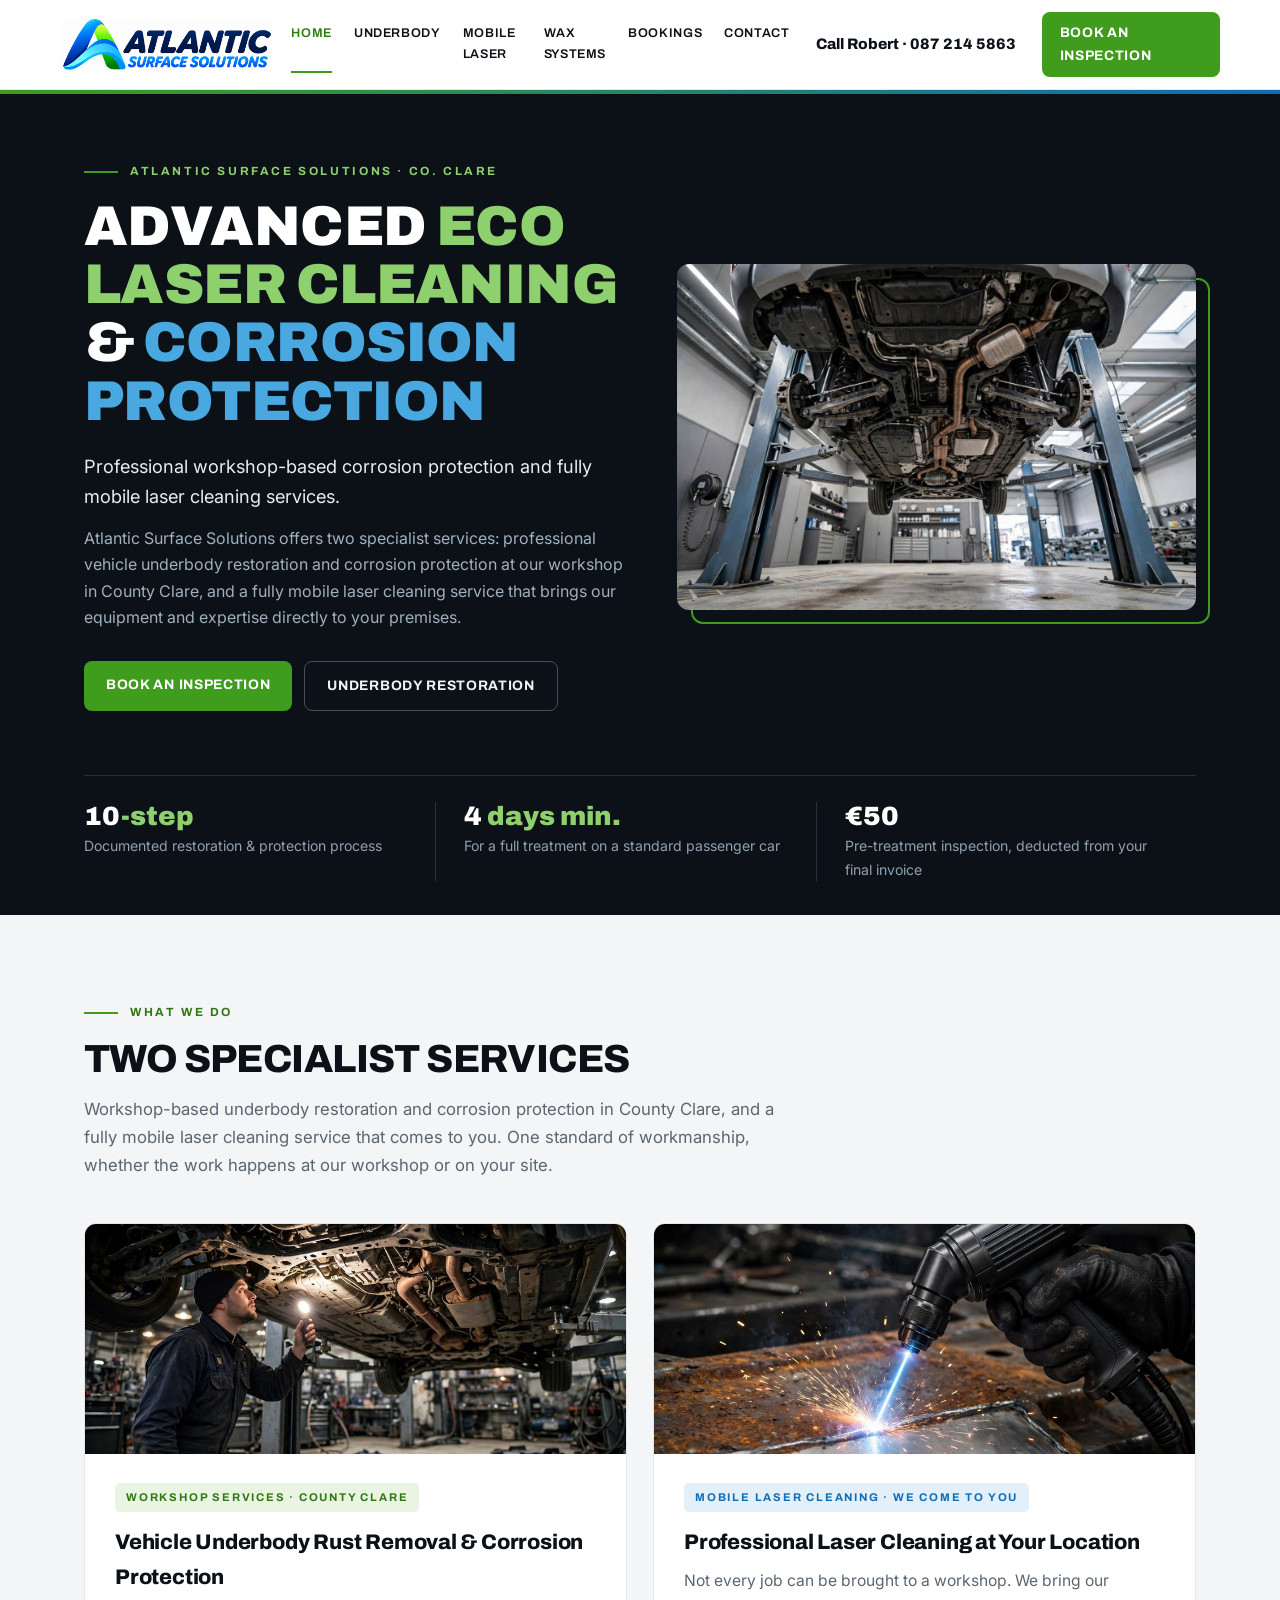
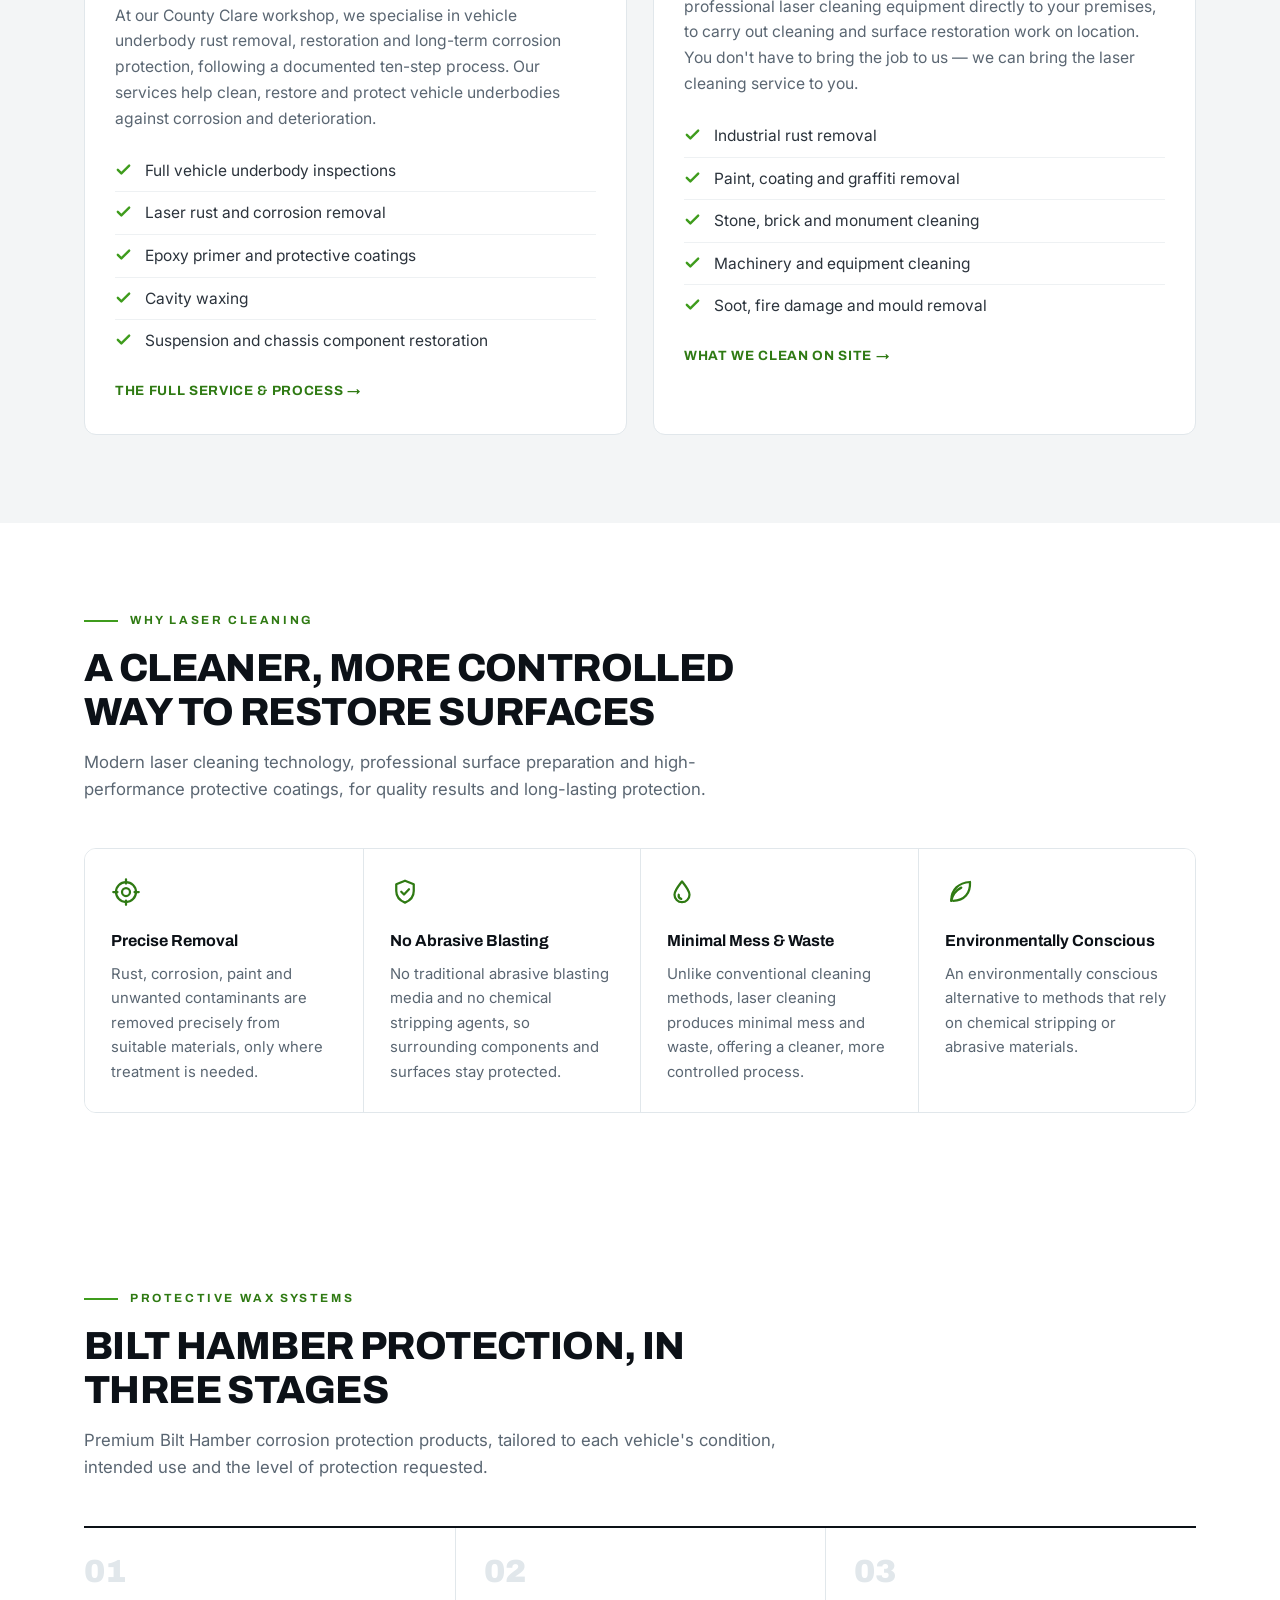
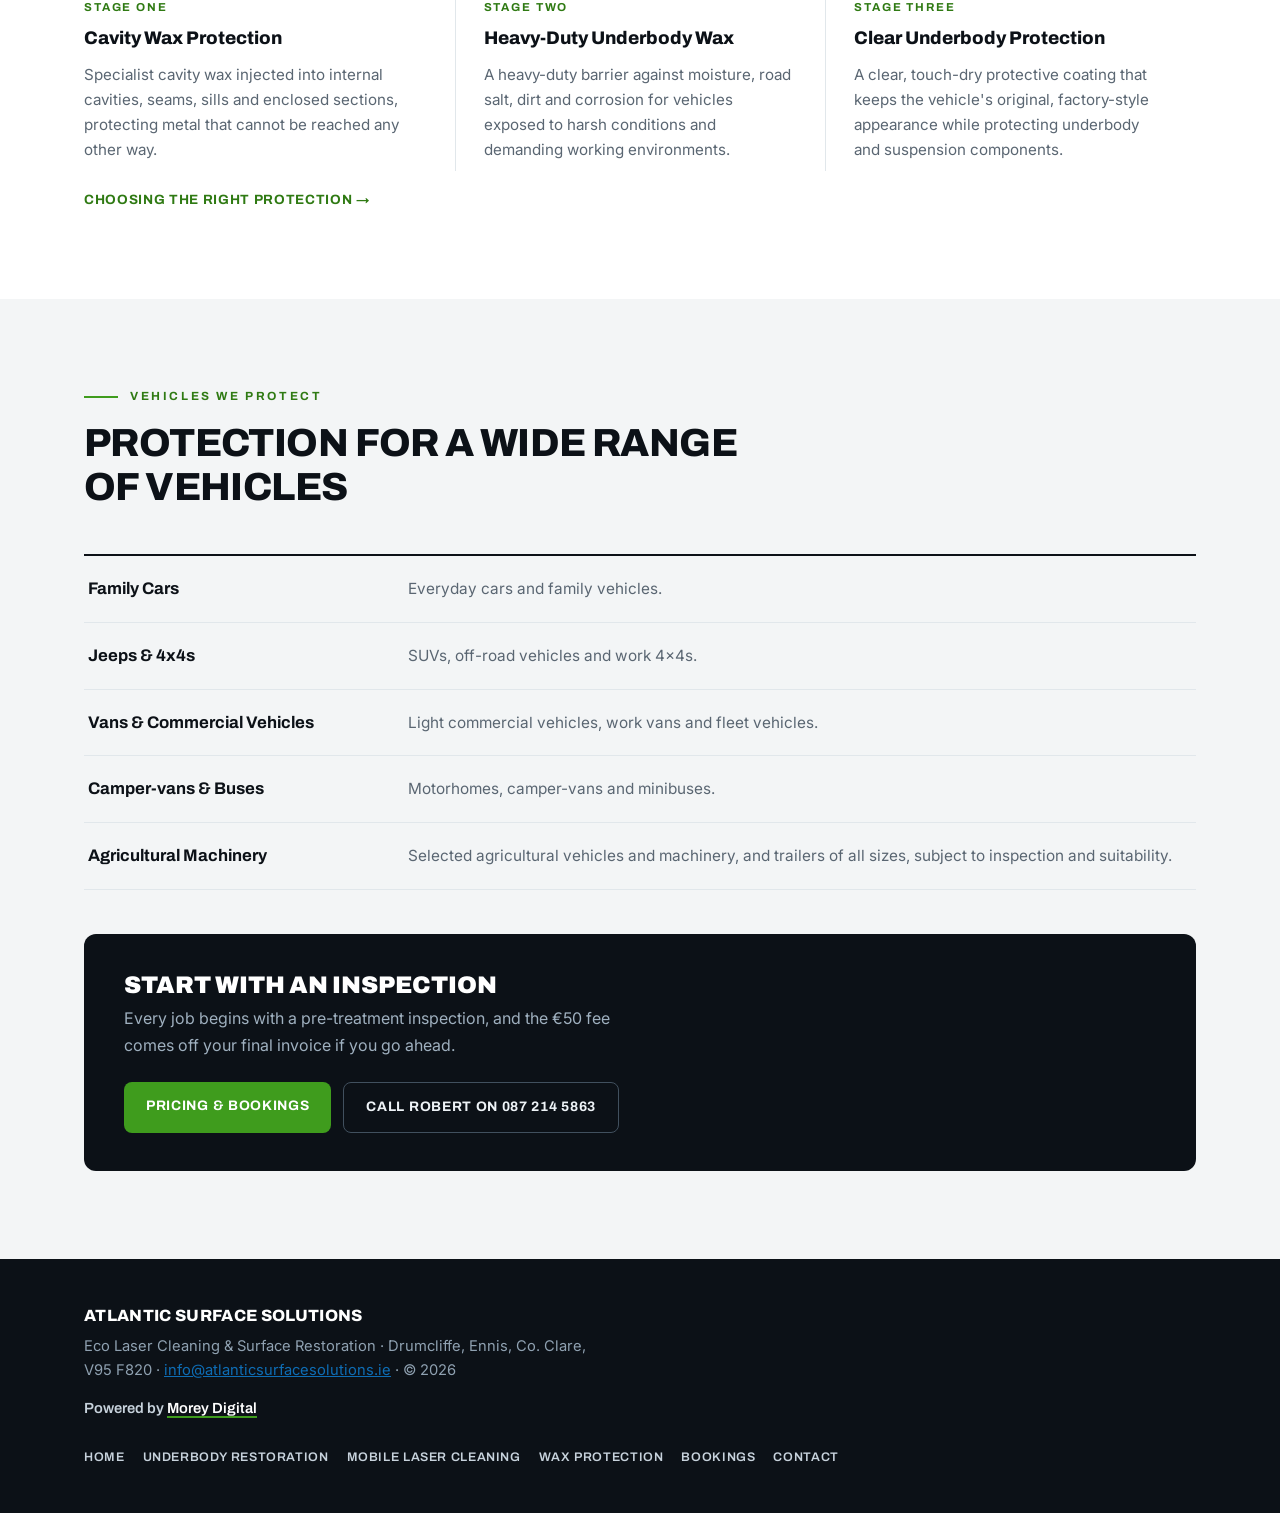
==== commit 94551355: "Mobile fixes: clearer menu button, call link in menu, headline sizes" ====
--- a/index.html
+++ b/index.html
@@ -26,8 +26,9 @@
         <a href="wax-protection.html">Wax Systems</a>
         <a href="bookings.html">Bookings</a>
         <a href="contact.html">Contact</a>
+        <a class="nav-call" href="tel:+353872145863">Call Robert · 087 214 5863</a>
       </nav>
-      <button class="menu-btn" type="button" aria-label="Open menu" aria-expanded="false" aria-controls="siteNav"><span></span><span></span><span></span></button>
+      <button class="menu-btn" type="button" aria-label="Open menu" aria-expanded="false" aria-controls="siteNav"><span class="mb-label">Menu</span><span class="mb-bars"><span></span><span></span><span></span></span></button>
       <a class="header-call" href="tel:+353872145863">Call Robert · 087 214 5863</a>
       <a class="btn btn-green btn-sm" href="bookings.html">Book an Inspection</a>
     </div>
--- a/styles.css
+++ b/styles.css
@@ -40,11 +40,15 @@
 nav a.active{border-bottom-color:var(--green);color:var(--green-d)}
 .header-call{font-family:'Archivo',sans-serif;font-weight:800;font-size:.95rem;color:var(--ink);text-decoration:none;white-space:nowrap}
 .header-call:hover{color:var(--blue)}
-.menu-btn{display:none;background:none;border:0;cursor:pointer;padding:10px 2px}
-.menu-btn span{display:block;width:24px;height:2px;background:var(--ink);margin:5px 0;transition:transform .18s ease,opacity .18s ease}
-header.open .menu-btn span:nth-child(1){transform:translateY(7px) rotate(45deg)}
-header.open .menu-btn span:nth-child(2){opacity:0}
-header.open .menu-btn span:nth-child(3){transform:translateY(-7px) rotate(-45deg)}
+.menu-btn{display:none;background:#fff;border:1.5px solid var(--line);border-radius:999px;cursor:pointer;padding:9px 16px;align-items:center;gap:10px}
+.menu-btn .mb-label{font-family:'Archivo',sans-serif;font-weight:700;font-size:.72rem;letter-spacing:.16em;text-transform:uppercase;color:var(--ink)}
+.menu-btn .mb-bars span{display:block;width:22px;height:2px;background:var(--ink);margin:5px 0;transition:transform .18s ease,opacity .18s ease}
+.menu-btn .mb-bars span:first-child{margin-top:0}
+.menu-btn .mb-bars span:last-child{margin-bottom:0}
+header.open .menu-btn .mb-bars span:nth-child(1){transform:translateY(7px) rotate(45deg)}
+header.open .menu-btn .mb-bars span:nth-child(2){opacity:0}
+header.open .menu-btn .mb-bars span:nth-child(3){transform:translateY(-7px) rotate(-45deg)}
+.nav-call{display:none}
 .btn{display:inline-block;font-family:'Archivo',sans-serif;font-weight:700;font-size:.86rem;letter-spacing:.05em;text-transform:uppercase;text-decoration:none;padding:13px 22px;border-radius:8px;transition:background .15s ease,color .15s ease,border-color .15s ease}
 .btn-green{background:var(--green);color:#fff}
 .btn-green:hover{background:var(--green-d)}
@@ -54,13 +58,14 @@
 .btn-dark{background:var(--ink);color:#fff}
 .btn-dark:hover{background:var(--ink-2)}
 @media (max-width:1060px){
-  .menu-btn{display:block}
+  .menu-btn{display:flex}
   header nav{display:none}
   header.open nav{display:flex;position:absolute;top:100%;left:0;right:0;background:#fff;flex-direction:column;gap:0;padding:8px 20px 14px;border-bottom:1px solid var(--line);box-shadow:0 18px 30px rgba(10,25,40,.08);z-index:70}
   header.open nav a{padding:11px 0;border-bottom:1px solid var(--line)}
   header.open nav a:last-child{border-bottom:none}
+  header.open nav a.nav-call{display:block;color:var(--green-d);font-weight:800;border-bottom:none;padding-top:14px}
 }
-@media (max-width:560px){ .header-call{display:none} .header-right .btn{display:none} .logo-link img{height:42px} }
+@media (max-width:560px){ .header-call{display:none} .header-right .btn{display:none} .logo-link img{height:42px} .hero h1{font-size:1.92rem;line-height:1.1} .page-hero h1{font-size:1.78rem;line-height:1.12} }
 
 /* Hero (home) */
 .hero{background:var(--ink);color:#c7d2dc;position:relative}
